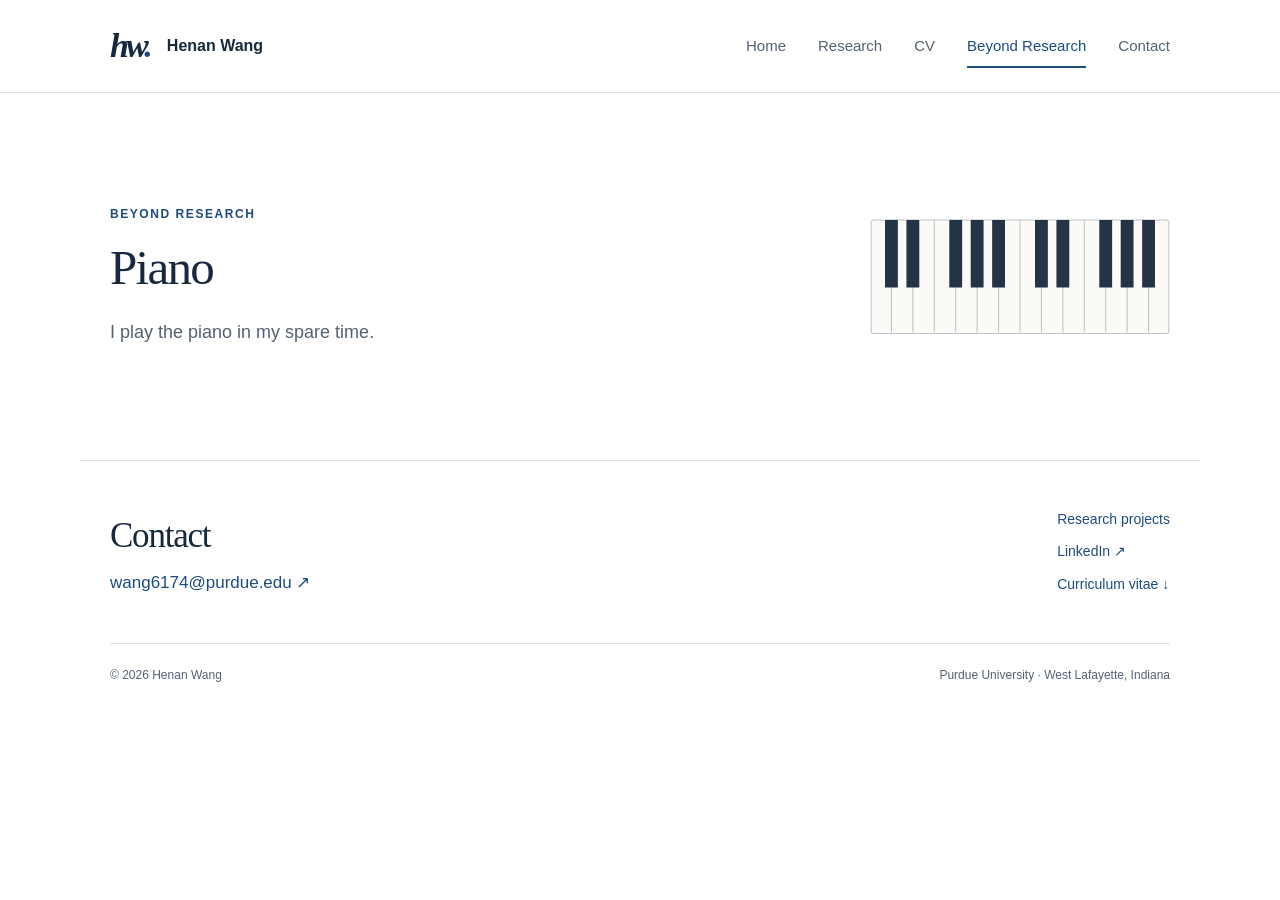
==== beyond-research/index.html @ fc312aa5 "Add Beyond Research after CV and simplify the contact footer" ====
<!doctype html>
<html lang="en"><head><meta charset="utf-8"><meta name="viewport" content="width=device-width,initial-scale=1">
<title>Beyond Research — Henan Wang</title>
<meta name="description" content="Piano and life outside the lab."><meta name="theme-color" content="#183f72">
<link rel="icon" type="image/svg+xml" href="data:image/svg+xml,%3Csvg xmlns='http://www.w3.org/2000/svg' viewBox='0 0 40 40'%3E%3Crect width='40' height='40' rx='4' fill='%23183f72'/%3E%3Cpath d='M11 10v20m18-20v20M11 20h18' stroke='white' stroke-width='3'/%3E%3C/svg%3E">
<link rel="stylesheet" href="../assets/site.css"><link rel="stylesheet" href="../assets/projects.css?v=9645e4768ea2"></head>
<body><a class="skip-link" href="#main">Skip to content</a>
<header class="site-header"><div class="header-inner"><a class="wordmark" href="../" aria-label="Henan Wang home"><span class="monogram">hw<span>.</span></span><span>Henan Wang</span></a>
<nav aria-label="Main navigation"><a href="../" >Home</a><a href="../research/" >Research</a><a href="../cv/" >CV</a><a href="../beyond-research/" aria-current="page">Beyond Research</a><a href="#contact">Contact</a></nav></div></header>
<main id="main">
<div class="page-width"><section class="page-intro piano-intro" aria-labelledby="piano-heading">
<div><p class="eyebrow">Beyond Research</p><h1 id="piano-heading">Piano</h1><p class="piano-note">I play the piano in my spare time.</p></div>
<svg class="piano-keys" viewBox="0 0 280 108" aria-hidden="true" focusable="false">
<rect x="1" y="1" width="278" height="106" rx="3" fill="#fbfaf6" stroke="#bac3cb"/>
<path d="M20 1v105m20-105v105m20-105v105m20-105v105m20-105v105m20-105v105m20-105v105m20-105v105m20-105v105m20-105v105m20-105v105m20-105v105m20-105v105" stroke="#bac3cb"/>
<path d="M20 1v63m20-63v63m40-63v63m20-63v63m20-63v63m40-63v63m20-63v63m40-63v63m20-63v63m20-63v63" stroke="#243446" stroke-width="12"/>
</svg></section></div></main>
<footer id="contact" class="site-footer"><div class="footer-top"><div><h2>Contact</h2><a class="email" href="mailto:wang6174@purdue.edu">wang6174@purdue.edu <span aria-hidden="true">↗</span></a></div><div class="footer-links"><a href="../research/">Research projects</a><a href="https://www.linkedin.com/in/henanwang96" target="_blank" rel="noopener noreferrer">LinkedIn <span aria-hidden="true">↗</span></a><a href="../files/Henan_Wang_CV.pdf">Curriculum vitae <span aria-hidden="true">↓</span></a></div></div><div class="footer-bottom"><span>© 2026 Henan Wang</span><span>Purdue University · West Lafayette, Indiana</span></div></footer>
</body></html>
---- assets/site.css ----
:root{--ink:#17293e;--muted:#536273;--blue:#1d4b80;--line:#dce3ea;--pale:#f2f5f8;--serif:Georgia,'Times New Roman',serif;--sans:'Segoe UI',Arial,sans-serif}*{box-sizing:border-box}html{scroll-behavior:smooth;scroll-padding-top:100px}body{margin:0;color:var(--ink);background:#fff;font-family:var(--sans);font-size:16px;line-height:1.65}a{color:var(--blue);text-underline-offset:5px}a:hover{color:#0c67c5}a:focus-visible{outline:3px solid #4e85cb;outline-offset:5px}h1,h2,h3,p{margin:0}h1,h2,h3{font-weight:400}h1,h2{font-family:var(--serif);letter-spacing:-.035em;line-height:1.15}h3{line-height:1.3}img{max-width:100%;display:block}.page-width,.header-inner,.site-footer{max-width:1120px;margin-inline:auto}.page-width{padding-inline:30px}.site-header{border-bottom:1px solid var(--line);background:#fff}.header-inner{min-height:92px;padding:20px 30px;display:flex;align-items:center;justify-content:space-between;gap:24px}.wordmark{display:flex;align-items:center;gap:17px;color:var(--ink);text-decoration:none;font-weight:600}.monogram{font:italic 34px var(--serif);letter-spacing:-3px;font-weight:600}.monogram span{color:var(--blue)}.site-header nav{display:flex;gap:32px}.site-header nav a{font-size:15px;text-decoration:none;color:var(--muted);padding:8px 0}.site-header nav a[aria-current=page]{color:var(--blue);box-shadow:0 2px var(--blue)}.eyebrow{font-size:12px;font-weight:600;letter-spacing:.13em;text-transform:uppercase;color:var(--blue);line-height:1.65}.hero{display:grid;grid-template-columns:1fr 258px;gap:90px;padding-block:80px 76px}.hero h1{font-size:clamp(58px,6.5vw,84px);margin:18px 0 12px}.name-period{color:var(--blue)}.hero-subtitle{font:30px/1.3 var(--serif);letter-spacing:-.02em}.hero-bio{font-size:17px;color:var(--muted);max-width:610px;margin-top:23px;line-height:1.85}.hero-actions{display:flex;align-items:center;gap:28px;margin-top:30px}.button{display:inline-flex;align-items:center;justify-content:center;gap:24px;background:var(--blue);color:#fff;text-decoration:none;padding:12px 19px;font-size:14px;font-weight:600;border-radius:3px}.button:hover{background:#12355e;color:white}.text-link{font-size:14px;font-weight:600;display:inline-flex;gap:15px;align-items:center;text-decoration:none}.hero-aside{border-left:1px solid var(--line);padding-left:30px;align-self:center;font-size:14px;color:var(--muted)}.current-role{color:var(--ink);font-weight:600;margin:12px 0 5px}.lab-list{display:flex;flex-direction:column;gap:4px;margin-top:17px;color:var(--ink)}.interest-line{border-top:1px solid var(--line);padding-top:19px;margin-top:20px}.interest-line>span{font-size:12px;letter-spacing:.08em;text-transform:uppercase}.interest-line p{margin-top:7px}.section-heading{display:flex;align-items:end;justify-content:space-between;gap:20px;margin-bottom:30px}.section-heading h2{font-size:35px;margin-top:6px}.selected-section{padding-top:38px;border-top:1px solid var(--line)}.project-row{display:grid;grid-template-columns:46% 1fr;gap:48px;padding:36px 0 42px;border-bottom:1px solid var(--line);align-items:center}.project-row:first-of-type{padding-top:12px}.project-visual{height:280px;background:var(--pale);position:relative;overflow:hidden}.project-visual>img{width:100%;height:100%;object-fit:cover}.project-visual:not(.chip)>img{object-position:50% 70%}.project-visual.chip{background:#09111a;padding:16px 24px 40px}.project-visual.chip img{object-fit:contain}.visual-caption{position:absolute;bottom:0;left:0;right:0;background:rgba(13,29,46,.92);color:#fff;font-size:12px;padding:8px 14px;letter-spacing:.025em}.index-number{display:inline-block;color:#8b99a9;margin-right:15px}.project-copy h3{font-family:var(--serif);font-size:29px;letter-spacing:-.025em;margin:11px 0 13px}.project-copy h3 a{color:var(--ink);text-decoration:none}.project-copy h3 a:hover{color:var(--blue)}.project-copy>p:not(.eyebrow){font-size:16px;line-height:1.8;color:var(--muted)}.project-metric{margin:19px 0 18px;display:flex;align-items:center;gap:19px}.project-metric strong{font-family:var(--serif);font-size:29px;font-weight:400;color:var(--blue);white-space:nowrap}.project-metric>span{font-size:12px;line-height:1.55;color:var(--muted);max-width:195px;border-left:1px solid var(--line);padding-left:16px}.accuracy-visual{padding:27px 30px;background:#edf3fa}.chart-heading{font-size:14px;font-weight:600;margin-bottom:20px}.chart-row{margin-bottom:16px}.chart-row>div:first-child{display:flex;align-items:baseline;justify-content:space-between;gap:10px}.chart-row>div>span{font-size:14px;color:var(--muted)}.chart-row strong{font:27px var(--serif)}.chart-row strong span{font-size:17px}.bar-track{height:9px;background:#dce5ef;margin-top:6px}.bar-track>span{display:block;height:100%;background:#9aacbe}.measured .bar-track>span{background:var(--blue)}.measured strong{color:var(--blue)}.chart-note{font-size:12px;color:var(--muted);margin-top:20px}.about-strip{display:grid;grid-template-columns:1fr 2fr;gap:60px;padding-block:66px 80px}.about-strip h2{font-size:34px}.about-strip p:not(.eyebrow){color:var(--muted);margin:20px 0}.site-footer{padding:46px 30px 24px;border-top:1px solid var(--line)}.footer-top{display:flex;align-items:center;justify-content:space-between;gap:32px;padding-bottom:46px}.footer-top h2{font-size:35px;margin:9px 0 13px}.email{font-size:17px;text-decoration:none}.footer-links{display:flex;flex-direction:column;gap:9px}.footer-links a{font-size:14px;text-decoration:none}.footer-bottom{border-top:1px solid var(--line);padding-top:22px;display:flex;justify-content:space-between;gap:20px;font-size:12px;color:var(--muted)}.page-intro{padding:65px 0 44px}.page-intro h1{font-size:49px;margin:15px 0 22px}.page-intro>p:not(.eyebrow){color:var(--muted);font-size:18px;max-width:690px}.section-note{font-size:13px;color:var(--muted)}.additional-section,.publications{padding-block:55px 20px}.additional-grid{display:grid;grid-template-columns:1fr 1fr;gap:36px 54px}.additional-grid article{border-top:1px solid var(--line);padding-top:23px}.additional-grid h3{font-family:var(--serif);font-size:25px;margin:10px 0 12px}.additional-grid p:not(.eyebrow){color:var(--muted);margin-bottom:12px}.additional-grid a{font-size:14px}.small{font-size:13px;color:var(--muted)}.publications{padding-bottom:70px}.publications article{padding:25px 0;border-top:1px solid var(--line)}.publications h3{font-size:18px;line-height:1.5;max-width:870px;margin:10px 0}.publications p{font-size:14px;color:var(--muted)}.pub-status{font-size:12px;color:var(--blue);font-weight:600}.cv-intro .button{margin-top:25px}.inline-action{margin-left:25px}.cv-layout{display:grid;grid-template-columns:255px 1fr;gap:60px;padding:20px 0 70px}.cv-layout aside{font-size:14px}.cv-layout aside p{margin-bottom:20px}.cv-content section{padding:24px 0;border-top:1px solid var(--line)}.cv-content h2{font-size:29px;margin-bottom:24px}.cv-entry{margin-bottom:24px}.cv-entry h3{font-weight:600;font-size:17px;margin:7px 0}.cv-entry p,.cv-content section>p{color:var(--muted);font-size:16px;margin:5px 0}.affiliation{color:var(--blue)!important}.project-intro{padding:35px 0 38px}.back-link{display:inline-block;font-size:14px;text-decoration:none;margin-bottom:35px}.project-intro h1{font-size:52px;max-width:850px;margin:17px 0 22px}.project-deck{max-width:820px;color:var(--muted);font-size:20px;line-height:1.7}.project-meta{display:flex;gap:25px;font-size:13px;color:var(--muted);padding-top:25px}.project-meta span+span{padding-left:25px;border-left:1px solid var(--line)}.article-layout{display:grid;grid-template-columns:218px minmax(0,1fr);gap:62px;border-top:1px solid var(--line);padding-top:38px}.article-aside{align-self:start;position:sticky;top:35px}.article-aside nav{display:flex;flex-direction:column;margin:15px 0;gap:9px}.article-aside a{text-decoration:none;font-size:14px;color:var(--muted)}.aside-metric{border-top:1px solid var(--line);margin-top:30px;padding-top:20px}.aside-metric strong{display:block;font:36px var(--serif);color:var(--blue);margin-bottom:9px}.aside-metric span{display:block;font-size:13px;line-height:1.7;color:var(--muted);max-width:180px}.prose{min-width:0;color:#374b60}.prose h2{font-size:32px;color:var(--ink);margin:38px 0 18px}.prose>h2:first-child{margin-top:0}.prose h3{font-size:19px;font-weight:600;color:var(--ink);margin:25px 0 10px}.prose p,.prose ul,.prose ol{margin:0 0 20px;line-height:1.85}.prose li{padding-left:4px;margin-bottom:10px}.prose strong{color:var(--ink)}.prose figure{margin:29px 0}.prose figure img{width:100%;height:auto;border:1px solid var(--line)}.prose figcaption{font-size:13px;line-height:1.7;color:var(--muted);margin-top:10px}.prose table{width:100%;border-collapse:collapse;font-size:14px;margin:24px 0}.prose th,.prose td{text-align:left;padding:13px 12px;border-bottom:1px solid var(--line);vertical-align:top}.prose th{color:var(--ink);background:var(--pale)}.result-note{border-left:3px solid var(--blue);padding:16px 22px;background:var(--pale);font-size:14px;margin:25px 0}.result-note p{margin-bottom:0}.method-flow{display:flex;gap:8px;align-items:center;justify-content:space-between;padding:22px 16px;background:var(--pale);margin:25px 0;font-size:14px;text-align:center}.method-flow>span{flex:1}.method-flow b{font-weight:400;color:#6c829d}.related-projects{border-top:1px solid var(--line);margin-top:50px;padding:28px 0 65px}.related-projects>a{display:flex;justify-content:space-between;padding:16px 0;text-decoration:none;border-bottom:1px solid var(--line);font-family:var(--serif);font-size:22px}.skip-link{position:absolute;left:20px;top:-100px;padding:10px;background:white;z-index:10}.skip-link:focus{top:10px}@media(min-width:1400px){.page-width,.header-inner,.site-footer{max-width:1190px}.hero{gap:110px}.project-visual{height:300px}}@media(max-width:850px){.hero{gap:38px;grid-template-columns:1fr 220px;padding-block:55px}.hero h1{font-size:61px}.hero-subtitle{font-size:26px}.hero-bio{font-size:16px}.hero-actions{gap:20px;flex-wrap:wrap}.hero-aside{padding-left:23px}.project-row{gap:28px;grid-template-columns:44% 1fr}.project-copy h3{font-size:25px}.project-metric{flex-wrap:wrap;gap:7px}.project-metric>span{padding-left:0;border:0;max-width:100%}.project-visual{height:290px}.accuracy-visual{padding:24px 20px}.article-layout{grid-template-columns:170px minmax(0,1fr);gap:30px}.cv-layout{grid-template-columns:200px 1fr;gap:35px}.project-intro h1{font-size:45px}}@media(max-width:620px){.page-width,.header-inner,.site-footer{padding-inline:22px}.header-inner{min-height:80px;gap:18px}.wordmark>span:last-child{display:none}.site-header nav{gap:21px}.site-header nav a{font-size:14px}.hero{grid-template-columns:1fr;gap:32px;padding-top:45px;padding-bottom:36px}.hero h1{font-size:62px}.hero-subtitle{font-size:27px}.hero-bio{font-size:16px;margin-top:20px}.hero-aside{border-left:0;border-top:1px solid var(--line);padding:21px 0 0;display:grid;grid-template-columns:1fr 1fr;gap:4px 22px}.hero-aside>.eyebrow{grid-column:1/-1}.current-role{margin:7px 0}.hero-aside>p:nth-child(3){grid-column:1;grid-row:3/5}.hero-aside .lab-list{margin:5px 0}.interest-line{border:0;padding:0;margin:0;grid-column:2;grid-row:2/5}.interest-line>span{font-size:11px}.interest-line p{margin-top:12px}.section-heading{align-items:center;margin-bottom:17px}.section-heading h2{font-size:31px}.section-heading>.text-link{white-space:nowrap}.project-row{grid-template-columns:1fr;gap:25px;padding-block:29px 34px}.project-visual{height:265px}.project-copy h3{font-size:30px;margin-top:11px}.project-metric{flex-wrap:nowrap;gap:20px}.project-metric>span{border-left:1px solid var(--line);padding-left:15px;max-width:190px}.project-metric strong{font-size:30px}.about-strip{grid-template-columns:1fr;gap:20px;padding-block:40px 50px}.about-strip h2{font-size:32px}.footer-top{align-items:start;flex-direction:column;padding-bottom:30px}.footer-top h2{font-size:32px}.footer-links{flex-direction:row;flex-wrap:wrap;gap:13px 20px}.footer-bottom{flex-direction:column;gap:5px}.page-intro{padding-top:42px}.page-intro h1{font-size:39px}.page-intro>p:not(.eyebrow){font-size:17px}.additional-grid{grid-template-columns:1fr;gap:26px}.additional-section .section-heading{align-items:start;flex-direction:column;gap:10px}.publications{padding-top:40px}.cv-layout{grid-template-columns:1fr;gap:25px}.cv-layout aside{display:none}.inline-action{margin-left:17px}.project-intro h1{font-size:40px}.project-deck{font-size:18px}.project-meta{flex-direction:column;gap:7px}.project-meta span+span{border:0;padding-left:0}.article-layout{grid-template-columns:1fr;gap:25px;padding-top:23px}.article-aside{position:static}.article-aside nav{flex-direction:row;flex-wrap:wrap;gap:12px 20px;margin-bottom:0}.aside-metric{display:none}.prose h2{font-size:29px}.prose table{font-size:13px}.prose th,.prose td{padding:11px 7px}.method-flow{font-size:12px;padding:17px 8px;gap:4px}.related-projects>a{font-size:21px}.eyebrow{font-size:11px}}@media(prefers-reduced-motion:reduce){html{scroll-behavior:auto}}@media print{.site-header,.site-footer,.hero-actions,.article-aside,.related-projects{display:none}.page-width{max-width:100%;padding:0}.hero,.article-layout{display:block}.hero-aside{display:none}.project-row{break-inside:avoid}.project-intro h1{font-size:36px}a{color:inherit}.project-visual{height:200px}}
---- assets/projects.css ----
/* Additional project figures preserve the complete scientific image. */
.project-visual.contain{background:#f2f5f8;padding:14px 14px 41px}
.project-visual.contain.dark{background:#0b1119}
.project-visual.contain>img{object-fit:contain;object-position:center}
.project-metric strong{font-size:clamp(23px,2.4vw,29px)}
@media(max-width:850px) and (min-width:621px){.project-metric{align-items:flex-start}}
@media(max-width:620px){.project-metric{flex-wrap:wrap}.project-metric strong{font-size:28px}.project-metric>span{flex:1;min-width:130px}}
.inference-results{display:grid;grid-template-columns:repeat(2,minmax(0,1fr));gap:20px;margin:28px 0}
.inference-result{padding:24px;background:#f2f5f8;border:1px solid #dce3ea}
.prose .inference-result h4{font-size:16px;line-height:1.5;margin:0 0 18px;color:#183f72}
.prose .inference-result p{font-size:15px;line-height:1.7;margin:14px 0 0}
.prose .inference-result .inference-value{font-family:Georgia,serif;font-size:46px;line-height:1.2;color:#183f72;margin:0 0 18px}
.inference-value span{font-size:19px;font-family:Arial,sans-serif;margin-left:5px}
.prose .inference-result .inference-comparison{border-top:1px solid #dce3ea;padding-top:16px}
@media(max-width:620px){.inference-results{grid-template-columns:1fr;gap:16px}.inference-result{padding:22px}}
.page-intro.piano-intro{display:grid;grid-template-columns:minmax(0,1fr) minmax(170px,300px);align-items:center;gap:2.5rem;max-width:none;padding-block:clamp(4rem,9vw,7rem)}
.piano-note{font-size:18px;color:var(--muted)}.piano-keys{display:block;width:100%;height:auto}
@media(max-width:620px){.header-inner{flex-wrap:wrap;gap:6px 18px}.site-header nav{flex-wrap:wrap;gap:2px 16px}.site-header nav a{white-space:nowrap}.page-intro.piano-intro{grid-template-columns:1fr;gap:2rem}.piano-keys{max-width:240px}}
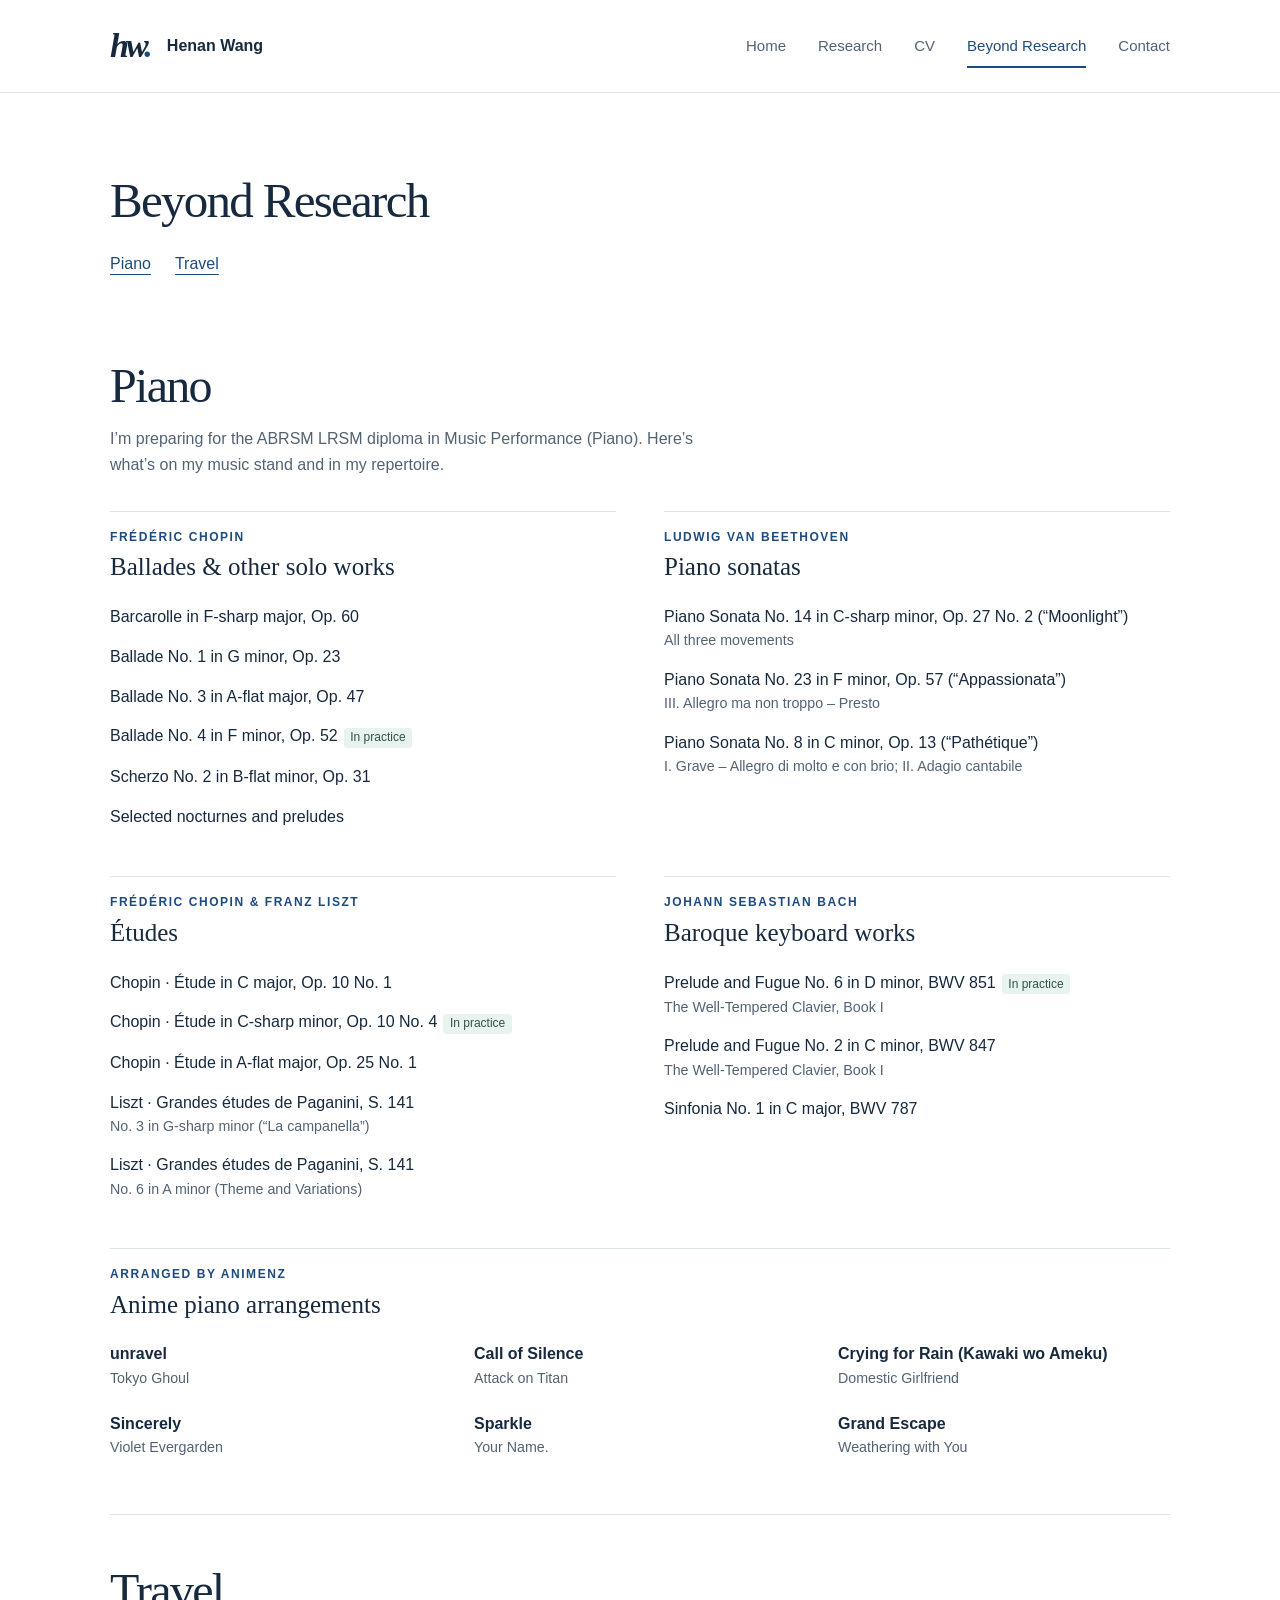
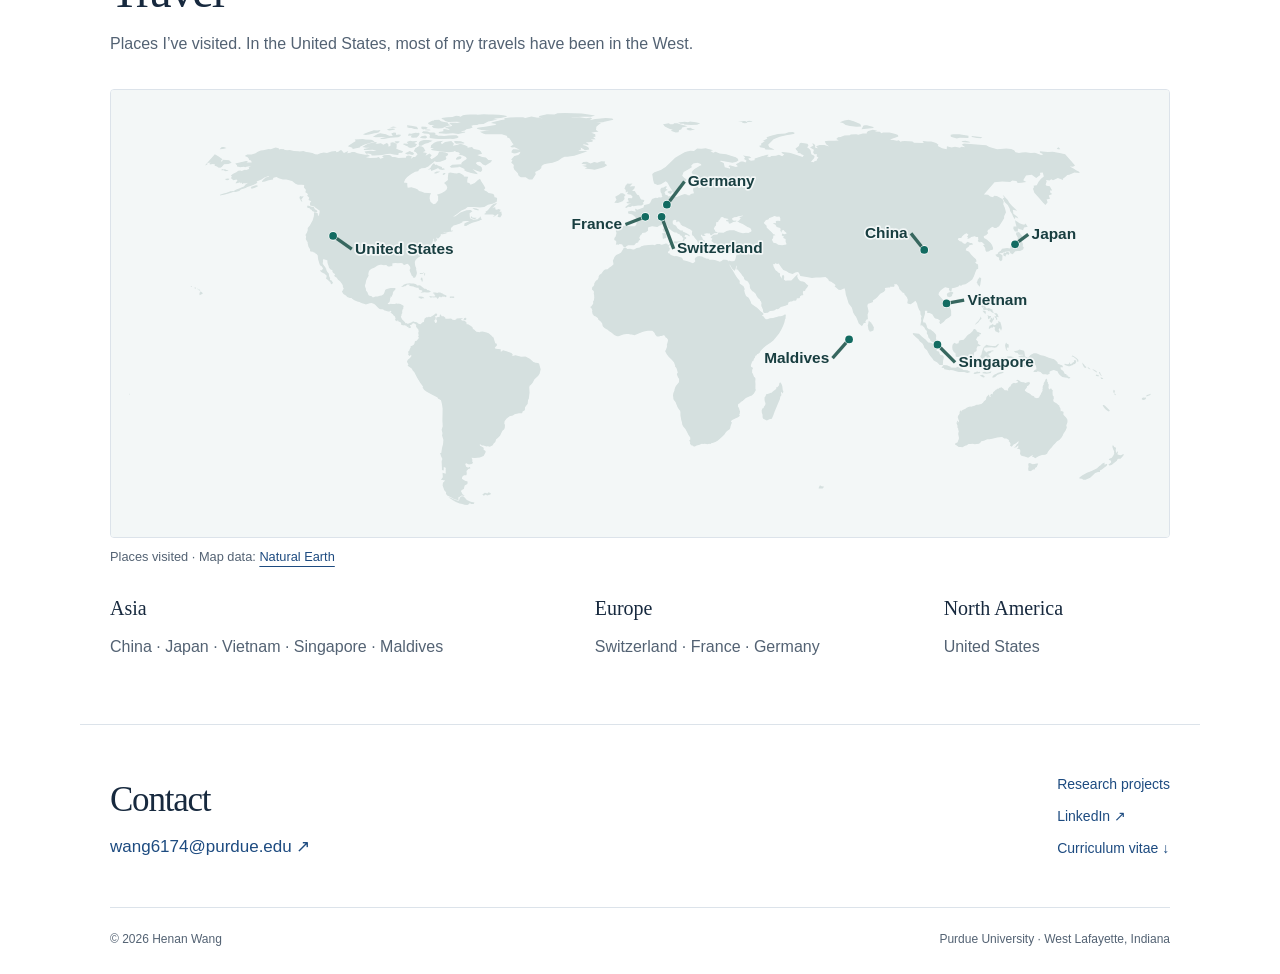
==== commit 19f739ff: "Publish piano repertoire and a nine-country travel map" ====
--- a/beyond-research/index.html
+++ b/beyond-research/index.html
@@ -1,19 +1,28 @@
 <!doctype html>
 <html lang="en"><head><meta charset="utf-8"><meta name="viewport" content="width=device-width,initial-scale=1">
 <title>Beyond Research — Henan Wang</title>
-<meta name="description" content="Piano and life outside the lab."><meta name="theme-color" content="#183f72">
+<meta name="description" content="My piano repertoire, LRSM preparation, and a map of places I’ve visited."><meta name="theme-color" content="#183f72">
 <link rel="icon" type="image/svg+xml" href="data:image/svg+xml,%3Csvg xmlns='http://www.w3.org/2000/svg' viewBox='0 0 40 40'%3E%3Crect width='40' height='40' rx='4' fill='%23183f72'/%3E%3Cpath d='M11 10v20m18-20v20M11 20h18' stroke='white' stroke-width='3'/%3E%3C/svg%3E">
-<link rel="stylesheet" href="../assets/site.css"><link rel="stylesheet" href="../assets/projects.css?v=9645e4768ea2"></head>
+<link rel="stylesheet" href="../assets/site.css"><link rel="stylesheet" href="../assets/projects.css?v=65f50f7f3830"></head>
 <body><a class="skip-link" href="#main">Skip to content</a>
 <header class="site-header"><div class="header-inner"><a class="wordmark" href="../" aria-label="Henan Wang home"><span class="monogram">hw<span>.</span></span><span>Henan Wang</span></a>
 <nav aria-label="Main navigation"><a href="../" >Home</a><a href="../research/" >Research</a><a href="../cv/" >CV</a><a href="../beyond-research/" aria-current="page">Beyond Research</a><a href="#contact">Contact</a></nav></div></header>
-<main id="main">
-<div class="page-width"><section class="page-intro piano-intro" aria-labelledby="piano-heading">
-<div><p class="eyebrow">Beyond Research</p><h1 id="piano-heading">Piano</h1><p class="piano-note">I play the piano in my spare time.</p></div>
-<svg class="piano-keys" viewBox="0 0 280 108" aria-hidden="true" focusable="false">
-<rect x="1" y="1" width="278" height="106" rx="3" fill="#fbfaf6" stroke="#bac3cb"/>
-<path d="M20 1v105m20-105v105m20-105v105m20-105v105m20-105v105m20-105v105m20-105v105m20-105v105m20-105v105m20-105v105m20-105v105m20-105v105m20-105v105" stroke="#bac3cb"/>
-<path d="M20 1v63m20-63v63m40-63v63m20-63v63m20-63v63m40-63v63m20-63v63m40-63v63m20-63v63m20-63v63" stroke="#243446" stroke-width="12"/>
-</svg></section></div></main>
+<main id="main"><div class="page-width beyond-page">
+<header class="page-intro"><h1>Beyond Research</h1><nav aria-label="On this page"><a href="#piano">Piano</a><a href="#travel">Travel</a></nav></header>
+<section id="piano" aria-labelledby="piano-title"><header class="beyond-section-head"><h2 id="piano-title">Piano</h2>
+<p>I’m preparing for the ABRSM LRSM diploma in Music Performance (Piano). Here’s what’s on my music stand and in my repertoire.</p></header>
+<div class="rep-grid"><section class="rep-group"><p class="eyebrow">Frédéric Chopin</p><h3>Ballades & other solo works</h3>
+<ul><li><span>Barcarolle in F-sharp major, Op. 60</span></li><li><span>Ballade No. 1 in G minor, Op. 23</span></li><li><span>Ballade No. 3 in A-flat major, Op. 47</span></li><li><span>Ballade No. 4 in F minor, Op. 52</span><small class="practice-tag">In practice</small></li><li><span>Scherzo No. 2 in B-flat minor, Op. 31</span></li><li><span>Selected nocturnes and preludes</span></li></ul></section><section class="rep-group"><p class="eyebrow">Ludwig van Beethoven</p><h3>Piano sonatas</h3>
+<ul><li><span>Piano Sonata No. 14 in C-sharp minor, Op. 27 No. 2 (“Moonlight”)</span><span class="rep-detail">All three movements</span></li><li><span>Piano Sonata No. 23 in F minor, Op. 57 (“Appassionata”)</span><span class="rep-detail">III. Allegro ma non troppo – Presto</span></li><li><span>Piano Sonata No. 8 in C minor, Op. 13 (“Pathétique”)</span><span class="rep-detail">I. Grave – Allegro di molto e con brio; II. Adagio cantabile</span></li></ul></section><section class="rep-group"><p class="eyebrow">Frédéric Chopin & Franz Liszt</p><h3>Études</h3>
+<ul><li><span>Chopin · Étude in C major, Op. 10 No. 1</span></li><li><span>Chopin · Étude in C-sharp minor, Op. 10 No. 4</span><small class="practice-tag">In practice</small></li><li><span>Chopin · Étude in A-flat major, Op. 25 No. 1</span></li><li><span>Liszt · Grandes études de Paganini, S. 141</span><span class="rep-detail">No. 3 in G-sharp minor (“La campanella”)</span></li><li><span>Liszt · Grandes études de Paganini, S. 141</span><span class="rep-detail">No. 6 in A minor (Theme and Variations)</span></li></ul></section><section class="rep-group"><p class="eyebrow">Johann Sebastian Bach</p><h3>Baroque keyboard works</h3>
+<ul><li><span>Prelude and Fugue No. 6 in D minor, BWV 851</span><small class="practice-tag">In practice</small><span class="rep-detail">The Well-Tempered Clavier, Book I</span></li><li><span>Prelude and Fugue No. 2 in C minor, BWV 847</span><span class="rep-detail">The Well-Tempered Clavier, Book I</span></li><li><span>Sinfonia No. 1 in C major, BWV 787</span></li></ul></section></div>
+<section class="anime-rep"><p class="eyebrow">Arranged by Animenz</p><h3>Anime piano arrangements</h3>
+<ul><li><strong>unravel</strong><span class="rep-detail">Tokyo Ghoul</span></li><li><strong>Call of Silence</strong><span class="rep-detail">Attack on Titan</span></li><li><strong>Crying for Rain (Kawaki wo Ameku)</strong><span class="rep-detail">Domestic Girlfriend</span></li><li><strong>Sincerely</strong><span class="rep-detail">Violet Evergarden</span></li><li><strong>Sparkle</strong><span class="rep-detail">Your Name.</span></li><li><strong>Grand Escape</strong><span class="rep-detail">Weathering with You</span></li></ul></section>
+</section>
+<section id="travel" aria-labelledby="travel-title"><header class="beyond-section-head"><h2 id="travel-title">Travel</h2><p>Places I’ve visited. In the United States, most of my travels have been in the West.</p></header>
+<figure class="travel-map"><a href="../assets/travel-map.svg" aria-label="Open the travel map at full size"><img src="../assets/travel-map.svg" width="960" height="405" alt="World map marking the nine countries listed below."></a>
+<figcaption>Places visited · Map data: <a href="https://www.naturalearthdata.com/downloads/110m-physical-vectors/">Natural Earth</a></figcaption></figure>
+<div class="travel-regions"><div><h3>Asia</h3><p>China · Japan · Vietnam · Singapore · Maldives</p></div><div><h3>Europe</h3><p>Switzerland · France · Germany</p></div><div><h3>North America</h3><p>United States</p></div></div>
+</section></div></main>
 <footer id="contact" class="site-footer"><div class="footer-top"><div><h2>Contact</h2><a class="email" href="mailto:wang6174@purdue.edu">wang6174@purdue.edu <span aria-hidden="true">↗</span></a></div><div class="footer-links"><a href="../research/">Research projects</a><a href="https://www.linkedin.com/in/henanwang96" target="_blank" rel="noopener noreferrer">LinkedIn <span aria-hidden="true">↗</span></a><a href="../files/Henan_Wang_CV.pdf">Curriculum vitae <span aria-hidden="true">↓</span></a></div></div><div class="footer-bottom"><span>© 2026 Henan Wang</span><span>Purdue University · West Lafayette, Indiana</span></div></footer>
 </body></html>
--- a/assets/projects.css
+++ b/assets/projects.css
@@ -13,6 +13,19 @@
 .inference-value span{font-size:19px;font-family:Arial,sans-serif;margin-left:5px}
 .prose .inference-result .inference-comparison{border-top:1px solid #dce3ea;padding-top:16px}
 @media(max-width:620px){.inference-results{grid-template-columns:1fr;gap:16px}.inference-result{padding:22px}}
-.page-intro.piano-intro{display:grid;grid-template-columns:minmax(0,1fr) minmax(170px,300px);align-items:center;gap:2.5rem;max-width:none;padding-block:clamp(4rem,9vw,7rem)}
-.piano-note{font-size:18px;color:var(--muted)}.piano-keys{display:block;width:100%;height:auto}
-@media(max-width:620px){.header-inner{flex-wrap:wrap;gap:6px 18px}.site-header nav{flex-wrap:wrap;gap:2px 16px}.site-header nav a{white-space:nowrap}.page-intro.piano-intro{grid-template-columns:1fr;gap:2rem}.piano-keys{max-width:240px}}
+.beyond-page{padding-bottom:4rem}.beyond-page .page-intro{max-width:none;padding-bottom:2rem}
+.beyond-page .page-intro nav{display:flex;gap:1.5rem;margin-top:1.2rem}
+.beyond-section-head{margin:3rem 0 2rem}.beyond-section-head h2{font-size:clamp(32px,4vw,48px)}
+.beyond-section-head p{max-width:66ch;color:var(--muted);margin-top:.8rem}
+.rep-grid{display:grid;grid-template-columns:repeat(2,minmax(0,1fr));gap:2.5rem 3rem}
+.rep-group,.anime-rep{border-top:1px solid var(--line);padding-top:1rem}
+.beyond-page h3{font:normal 25px/1.3 var(--serif);margin:.25rem 0 .8rem}
+.rep-grid ul,.anime-rep ul{padding:0;margin:0;list-style:none}
+.rep-grid li,.anime-rep li{padding:.52rem 0;line-height:1.45}
+.rep-detail{display:block;font-size:.89rem;color:var(--muted);margin-top:.15rem}
+.practice-tag{display:inline-block;margin-left:.5em;padding:.12em .55em;border-radius:3px;background:#e8f2ee;color:#305547;font-size:.75rem;white-space:nowrap}
+.anime-rep{margin:2.5rem 0 3rem}.anime-rep ul,.travel-regions{display:grid;grid-template-columns:repeat(3,minmax(0,1fr));gap:.4rem 2rem}
+.anime-rep strong{font-weight:600}.beyond-page #travel{border-top:1px solid var(--line)}
+.travel-map{margin:0}.travel-map img{width:100%;height:auto;border:1px solid var(--line);border-radius:4px}.travel-map figcaption{margin:.5rem 0 1.5rem;font-size:.8rem;color:var(--muted)}
+.travel-regions{grid-template-columns:2fr 1.4fr 1fr}.travel-regions h3{font-size:20px}.travel-regions p{color:var(--muted)}
+@media(max-width:620px){.header-inner{flex-wrap:wrap;gap:6px 18px}.site-header nav{flex-wrap:wrap;gap:2px 16px}.site-header nav a{white-space:nowrap}.rep-grid,.travel-regions{grid-template-columns:1fr;gap:1.5rem}.anime-rep ul{grid-template-columns:1fr 1fr;gap:.3rem 1rem}}
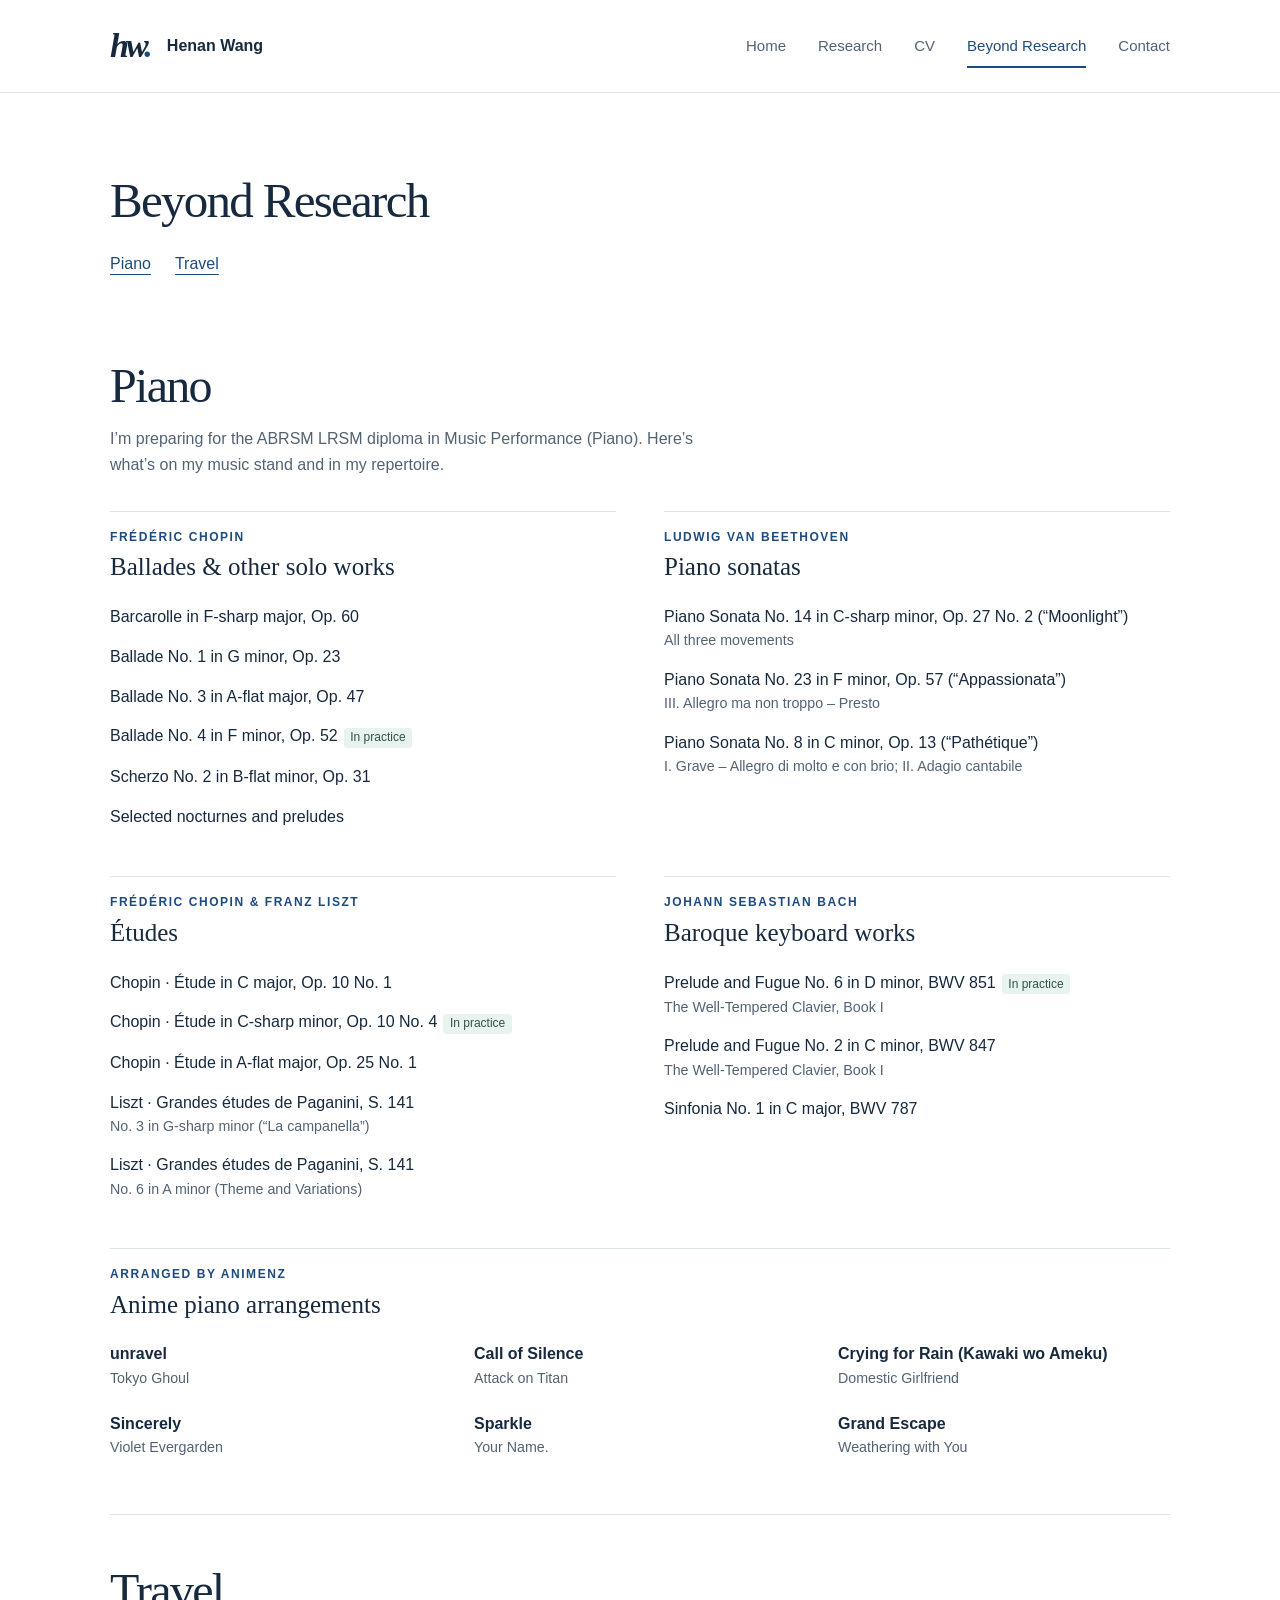
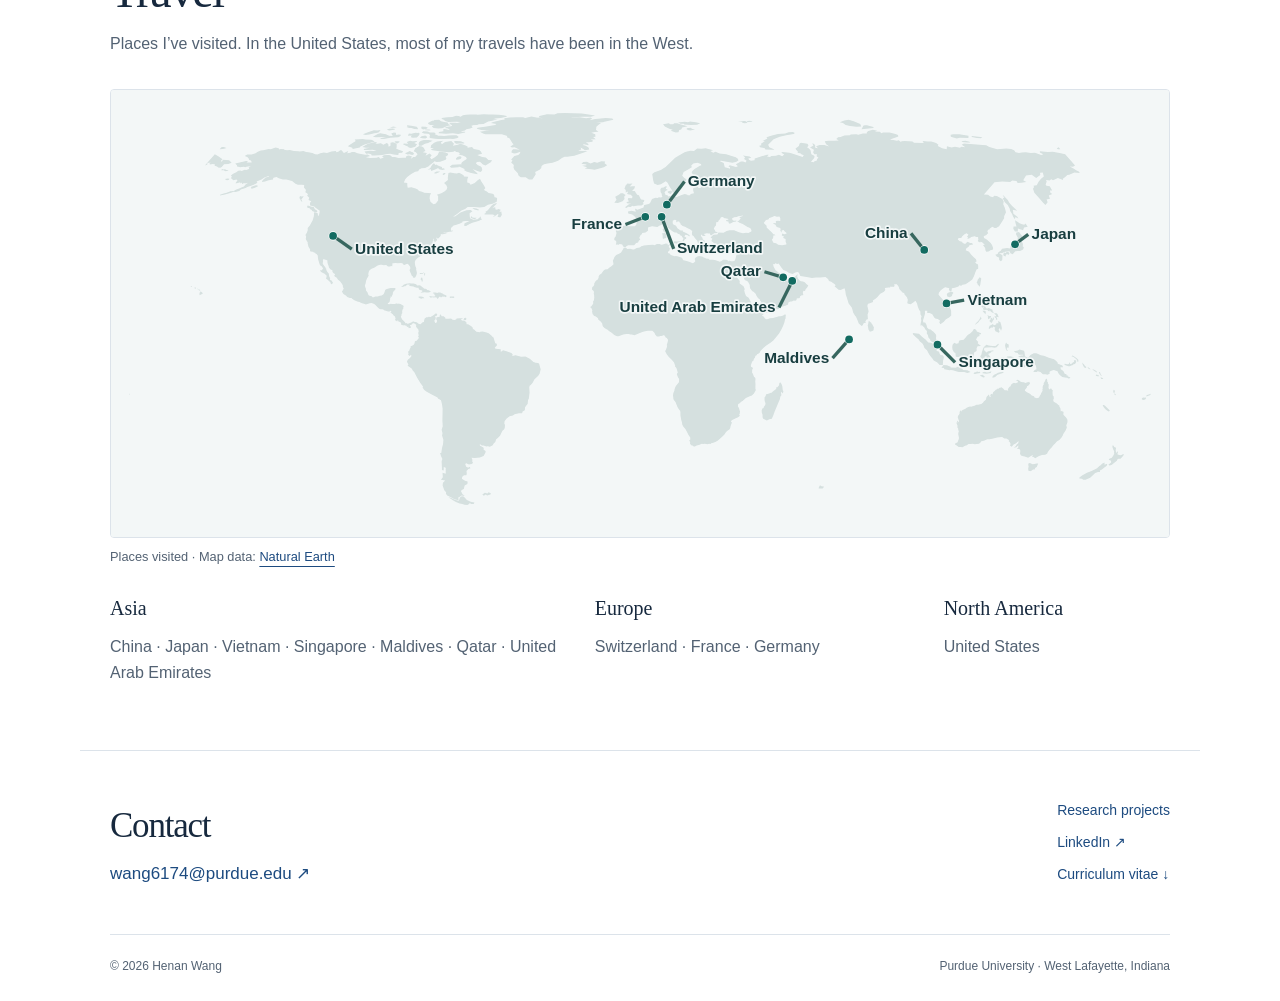
==== commit 3e7a80e1: "Add Qatar and the United Arab Emirates to travel" ====
--- a/beyond-research/index.html
+++ b/beyond-research/index.html
@@ -20,9 +20,9 @@
 <ul><li><strong>unravel</strong><span class="rep-detail">Tokyo Ghoul</span></li><li><strong>Call of Silence</strong><span class="rep-detail">Attack on Titan</span></li><li><strong>Crying for Rain (Kawaki wo Ameku)</strong><span class="rep-detail">Domestic Girlfriend</span></li><li><strong>Sincerely</strong><span class="rep-detail">Violet Evergarden</span></li><li><strong>Sparkle</strong><span class="rep-detail">Your Name.</span></li><li><strong>Grand Escape</strong><span class="rep-detail">Weathering with You</span></li></ul></section>
 </section>
 <section id="travel" aria-labelledby="travel-title"><header class="beyond-section-head"><h2 id="travel-title">Travel</h2><p>Places I’ve visited. In the United States, most of my travels have been in the West.</p></header>
-<figure class="travel-map"><a href="../assets/travel-map.svg" aria-label="Open the travel map at full size"><img src="../assets/travel-map.svg" width="960" height="405" alt="World map marking the nine countries listed below."></a>
+<figure class="travel-map"><a href="../assets/travel-map.svg" aria-label="Open the travel map at full size"><img src="../assets/travel-map.svg" width="960" height="405" alt="World map marking the 11 countries listed below."></a>
 <figcaption>Places visited · Map data: <a href="https://www.naturalearthdata.com/downloads/110m-physical-vectors/">Natural Earth</a></figcaption></figure>
-<div class="travel-regions"><div><h3>Asia</h3><p>China · Japan · Vietnam · Singapore · Maldives</p></div><div><h3>Europe</h3><p>Switzerland · France · Germany</p></div><div><h3>North America</h3><p>United States</p></div></div>
+<div class="travel-regions"><div><h3>Asia</h3><p>China · Japan · Vietnam · Singapore · Maldives · Qatar · United Arab Emirates</p></div><div><h3>Europe</h3><p>Switzerland · France · Germany</p></div><div><h3>North America</h3><p>United States</p></div></div>
 </section></div></main>
 <footer id="contact" class="site-footer"><div class="footer-top"><div><h2>Contact</h2><a class="email" href="mailto:wang6174@purdue.edu">wang6174@purdue.edu <span aria-hidden="true">↗</span></a></div><div class="footer-links"><a href="../research/">Research projects</a><a href="https://www.linkedin.com/in/henanwang96" target="_blank" rel="noopener noreferrer">LinkedIn <span aria-hidden="true">↗</span></a><a href="../files/Henan_Wang_CV.pdf">Curriculum vitae <span aria-hidden="true">↓</span></a></div></div><div class="footer-bottom"><span>© 2026 Henan Wang</span><span>Purdue University · West Lafayette, Indiana</span></div></footer>
 </body></html>
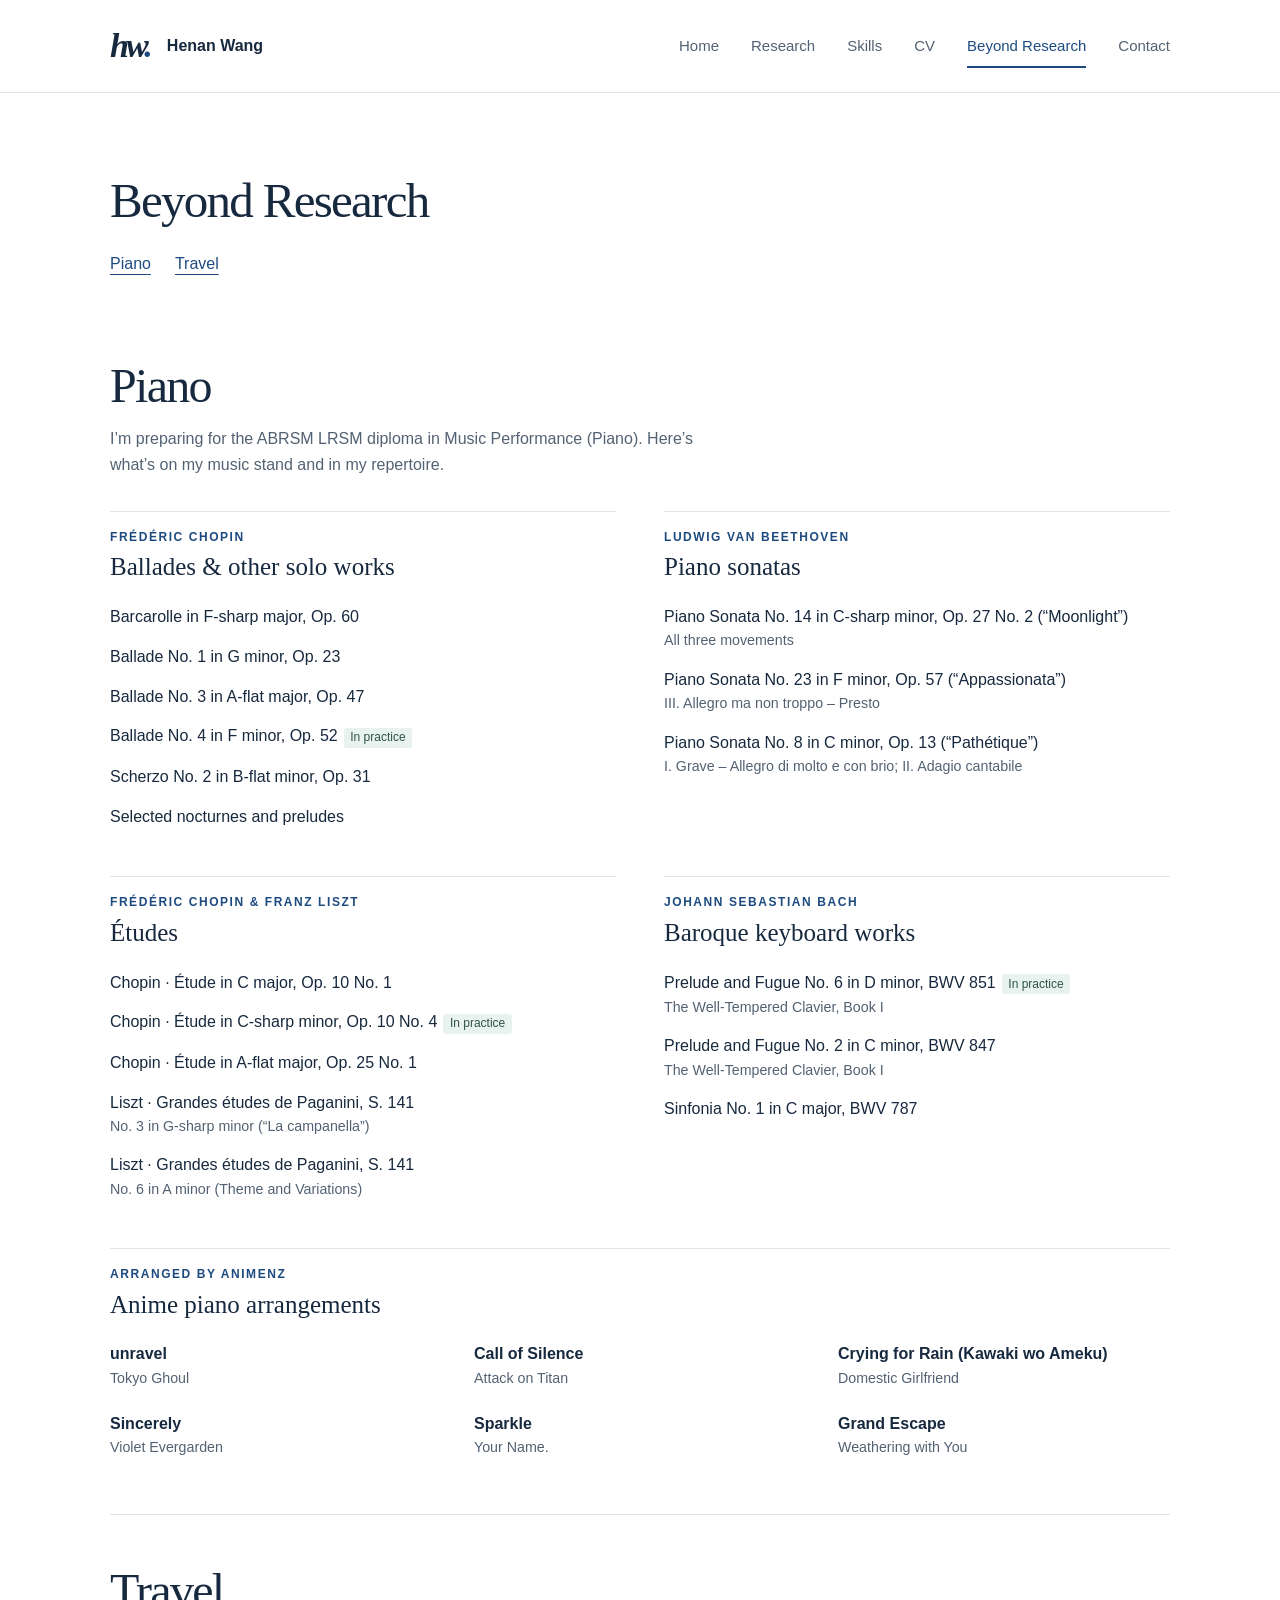
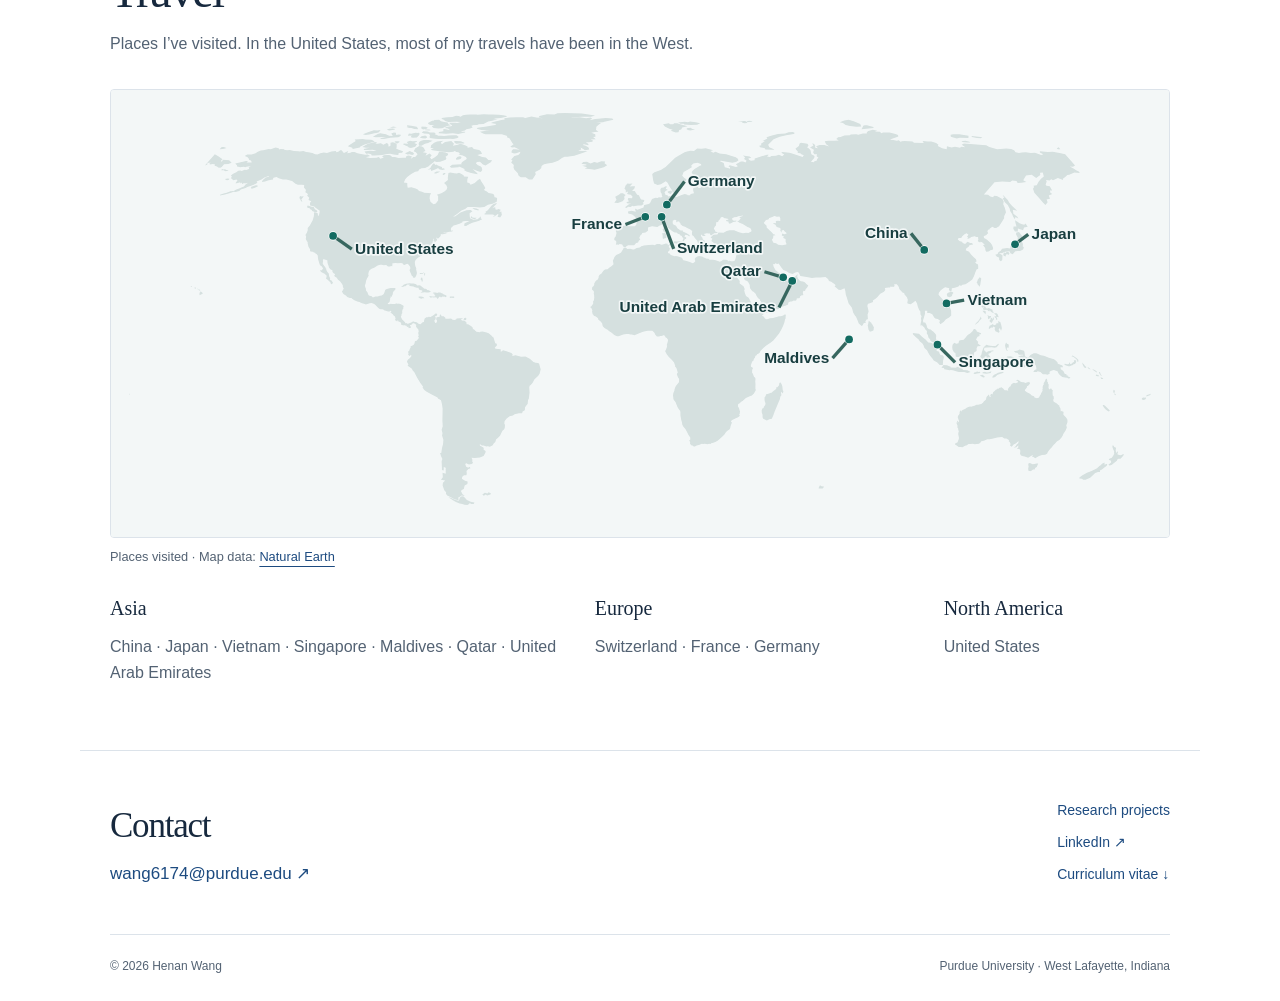
==== commit 19b9111e: "Update research projects, roles and CV and add a skills page" ====
--- a/beyond-research/index.html
+++ b/beyond-research/index.html
@@ -3,10 +3,10 @@
 <title>Beyond Research — Henan Wang</title>
 <meta name="description" content="My piano repertoire, LRSM preparation, and a map of places I’ve visited."><meta name="theme-color" content="#183f72">
 <link rel="icon" type="image/svg+xml" href="data:image/svg+xml,%3Csvg xmlns='http://www.w3.org/2000/svg' viewBox='0 0 40 40'%3E%3Crect width='40' height='40' rx='4' fill='%23183f72'/%3E%3Cpath d='M11 10v20m18-20v20M11 20h18' stroke='white' stroke-width='3'/%3E%3C/svg%3E">
-<link rel="stylesheet" href="../assets/site.css"><link rel="stylesheet" href="../assets/projects.css?v=65f50f7f3830"></head>
+<link rel="stylesheet" href="../assets/site.css"><link rel="stylesheet" href="../assets/projects.css?v=22e3e7f18a36"></head>
 <body><a class="skip-link" href="#main">Skip to content</a>
 <header class="site-header"><div class="header-inner"><a class="wordmark" href="../" aria-label="Henan Wang home"><span class="monogram">hw<span>.</span></span><span>Henan Wang</span></a>
-<nav aria-label="Main navigation"><a href="../" >Home</a><a href="../research/" >Research</a><a href="../cv/" >CV</a><a href="../beyond-research/" aria-current="page">Beyond Research</a><a href="#contact">Contact</a></nav></div></header>
+<nav aria-label="Main navigation"><a href="../" >Home</a><a href="../research/" >Research</a><a href="../skills/" >Skills</a><a href="../cv/" >CV</a><a href="../beyond-research/" aria-current="page">Beyond Research</a><a href="#contact">Contact</a></nav></div></header>
 <main id="main"><div class="page-width beyond-page">
 <header class="page-intro"><h1>Beyond Research</h1><nav aria-label="On this page"><a href="#piano">Piano</a><a href="#travel">Travel</a></nav></header>
 <section id="piano" aria-labelledby="piano-title"><header class="beyond-section-head"><h2 id="piano-title">Piano</h2>
--- a/assets/projects.css
+++ b/assets/projects.css
@@ -1,4 +1,29 @@
 /* Additional project figures preserve the complete scientific image. */
+.project-copy .project-role, .project-meta .project-role {
+  color: var(--blue);
+  font-size: .84rem;
+  font-weight: 600;
+  margin-top: .35rem;
+}
+.project-meta .project-role { margin-top: 0; }
+.skills-page { padding-bottom: 4rem; }
+.skill-section {
+  display: grid;
+  grid-template-columns: minmax(13rem, 1fr) minmax(0, 1.8fr);
+  gap: 3rem;
+  padding: 2rem 0;
+  border-top: 1px solid var(--line);
+}
+.skill-section h2 { font-size: clamp(1.7rem, 3vw, 2.3rem); }
+.skill-section p, .skill-section dd { color: var(--muted); }
+.skill-section p + p { margin-top: .75rem; }
+.skill-section a { display: inline-block; margin: 1rem 1rem 0 0; font-weight: 600; }
+.skill-section dt { margin-top: .65rem; font-weight: 600; }
+.skill-section dd { margin: 0; }
+@media (max-width: 760px) {
+  .site-header nav { gap: 6px 16px; }
+  .skill-section { grid-template-columns: 1fr; gap: 1rem; }
+}
 .project-visual.contain{background:#f2f5f8;padding:14px 14px 41px}
 .project-visual.contain.dark{background:#0b1119}
 .project-visual.contain>img{object-fit:contain;object-position:center}
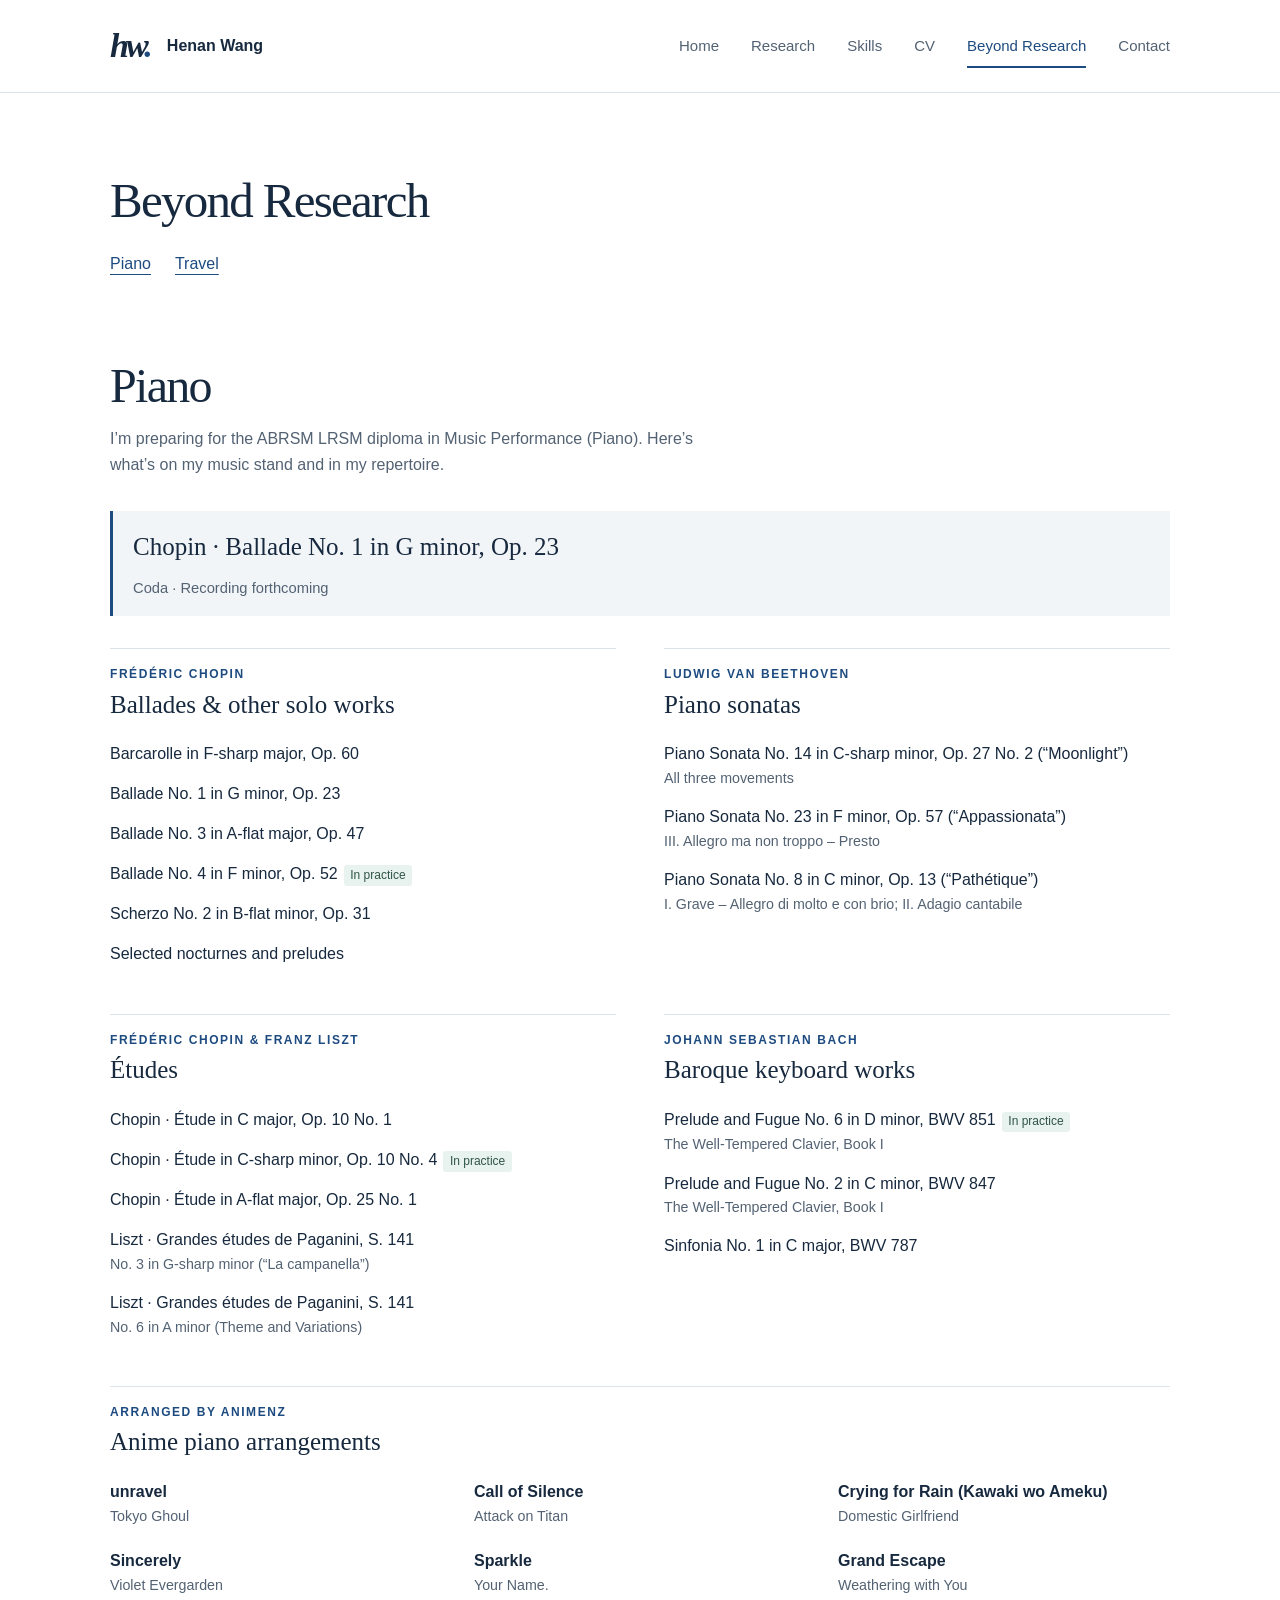
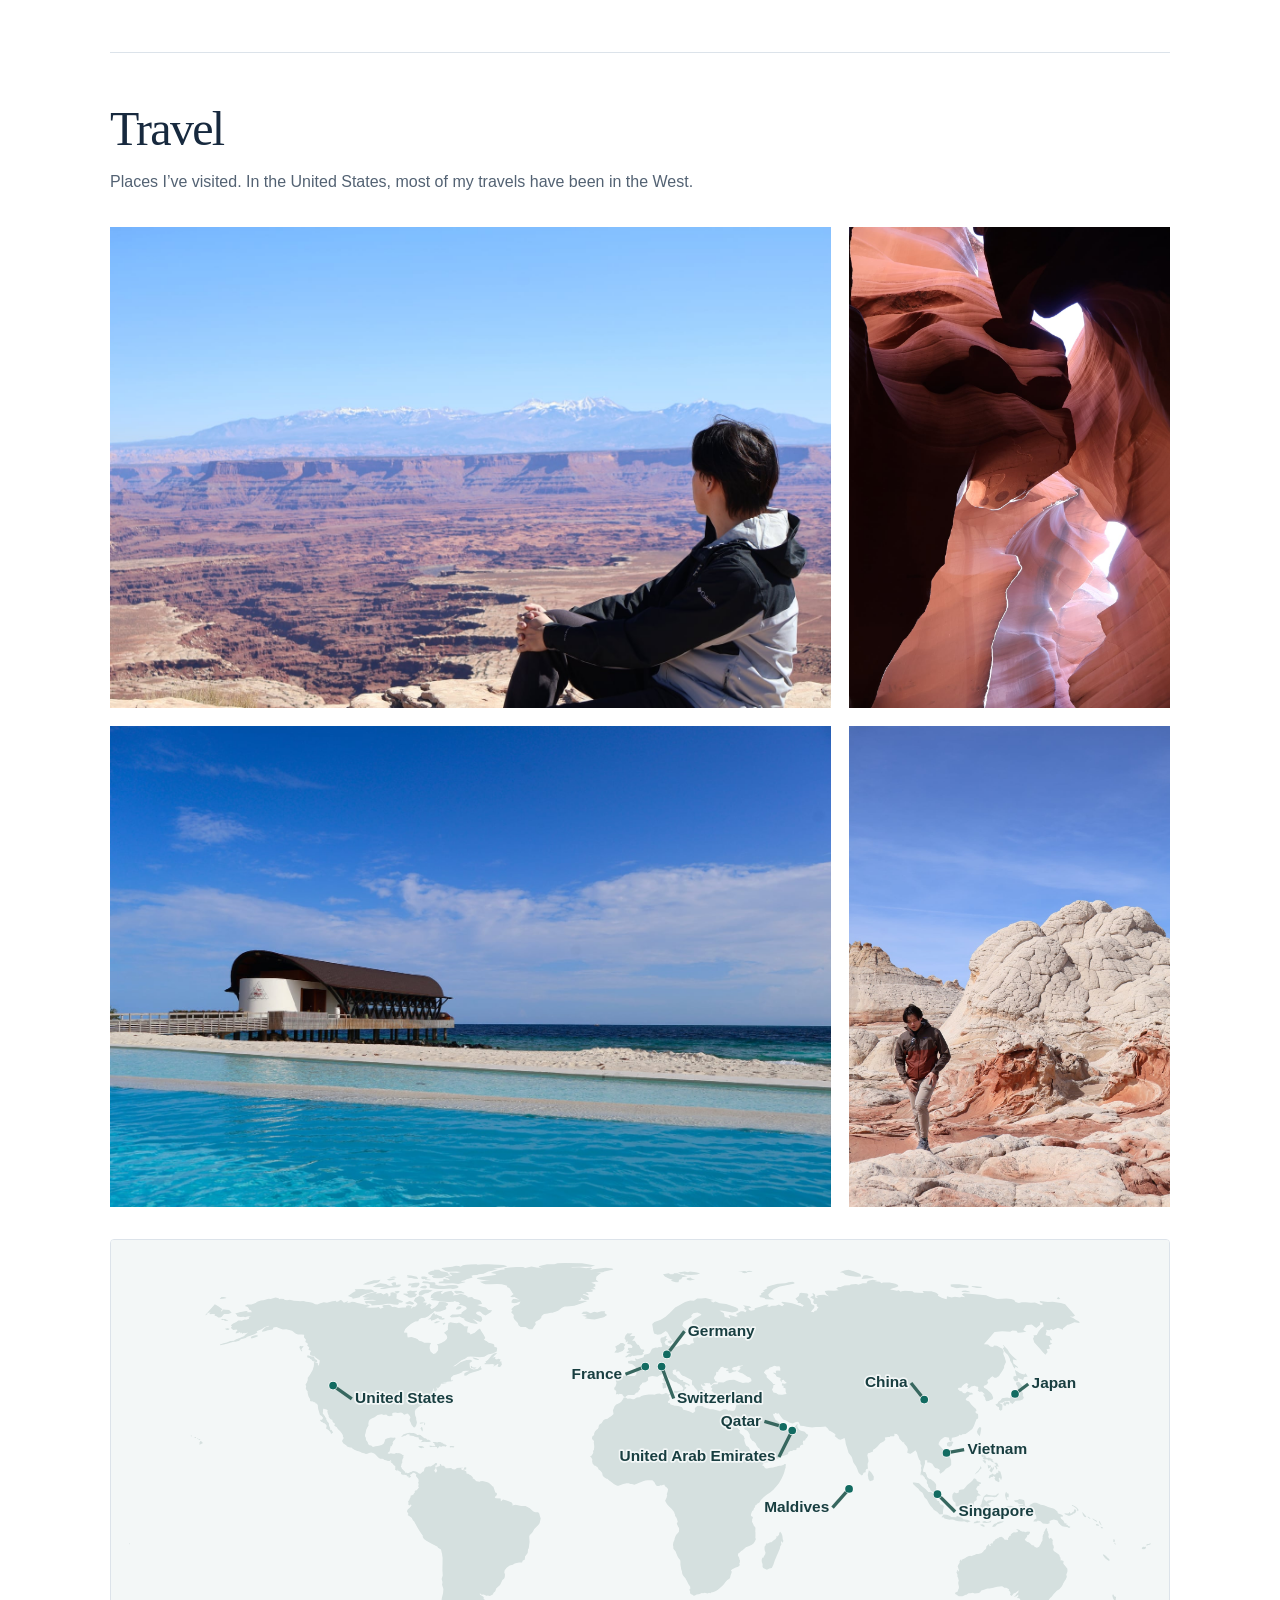
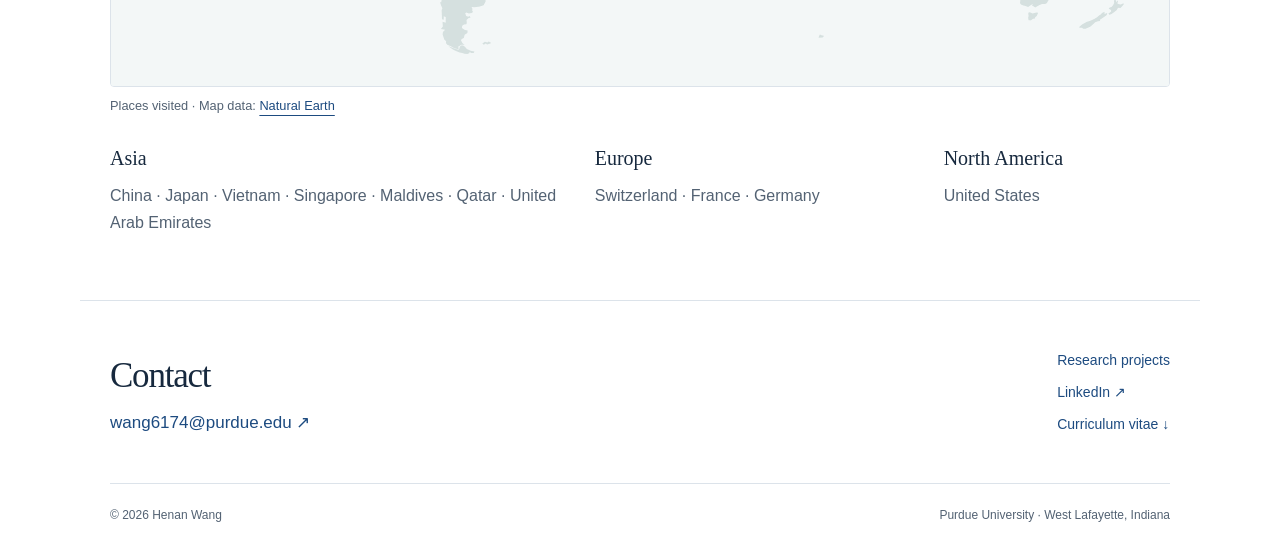
==== commit bc198612: "Add portrait, travel photographs and piano recording space; simplify skills" ====
--- a/beyond-research/index.html
+++ b/beyond-research/index.html
@@ -3,7 +3,7 @@
 <title>Beyond Research — Henan Wang</title>
 <meta name="description" content="My piano repertoire, LRSM preparation, and a map of places I’ve visited."><meta name="theme-color" content="#183f72">
 <link rel="icon" type="image/svg+xml" href="data:image/svg+xml,%3Csvg xmlns='http://www.w3.org/2000/svg' viewBox='0 0 40 40'%3E%3Crect width='40' height='40' rx='4' fill='%23183f72'/%3E%3Cpath d='M11 10v20m18-20v20M11 20h18' stroke='white' stroke-width='3'/%3E%3C/svg%3E">
-<link rel="stylesheet" href="../assets/site.css"><link rel="stylesheet" href="../assets/projects.css?v=22e3e7f18a36"></head>
+<link rel="stylesheet" href="../assets/site.css"><link rel="stylesheet" href="../assets/projects.css?v=2f08546cecf7"></head>
 <body><a class="skip-link" href="#main">Skip to content</a>
 <header class="site-header"><div class="header-inner"><a class="wordmark" href="../" aria-label="Henan Wang home"><span class="monogram">hw<span>.</span></span><span>Henan Wang</span></a>
 <nav aria-label="Main navigation"><a href="../" >Home</a><a href="../research/" >Research</a><a href="../skills/" >Skills</a><a href="../cv/" >CV</a><a href="../beyond-research/" aria-current="page">Beyond Research</a><a href="#contact">Contact</a></nav></div></header>
@@ -11,6 +11,10 @@
 <header class="page-intro"><h1>Beyond Research</h1><nav aria-label="On this page"><a href="#piano">Piano</a><a href="#travel">Travel</a></nav></header>
 <section id="piano" aria-labelledby="piano-title"><header class="beyond-section-head"><h2 id="piano-title">Piano</h2>
 <p>I’m preparing for the ABRSM LRSM diploma in Music Performance (Piano). Here’s what’s on my music stand and in my repertoire.</p></header>
+<section class="piano-performance" aria-labelledby="performance-title">
+<h3 id="performance-title">Chopin · Ballade No. 1 in G minor, Op. 23</h3>
+<p>Coda · Recording forthcoming</p>
+</section>
 <div class="rep-grid"><section class="rep-group"><p class="eyebrow">Frédéric Chopin</p><h3>Ballades & other solo works</h3>
 <ul><li><span>Barcarolle in F-sharp major, Op. 60</span></li><li><span>Ballade No. 1 in G minor, Op. 23</span></li><li><span>Ballade No. 3 in A-flat major, Op. 47</span></li><li><span>Ballade No. 4 in F minor, Op. 52</span><small class="practice-tag">In practice</small></li><li><span>Scherzo No. 2 in B-flat minor, Op. 31</span></li><li><span>Selected nocturnes and preludes</span></li></ul></section><section class="rep-group"><p class="eyebrow">Ludwig van Beethoven</p><h3>Piano sonatas</h3>
 <ul><li><span>Piano Sonata No. 14 in C-sharp minor, Op. 27 No. 2 (“Moonlight”)</span><span class="rep-detail">All three movements</span></li><li><span>Piano Sonata No. 23 in F minor, Op. 57 (“Appassionata”)</span><span class="rep-detail">III. Allegro ma non troppo – Presto</span></li><li><span>Piano Sonata No. 8 in C minor, Op. 13 (“Pathétique”)</span><span class="rep-detail">I. Grave – Allegro di molto e con brio; II. Adagio cantabile</span></li></ul></section><section class="rep-group"><p class="eyebrow">Frédéric Chopin & Franz Liszt</p><h3>Études</h3>
@@ -20,6 +24,7 @@
 <ul><li><strong>unravel</strong><span class="rep-detail">Tokyo Ghoul</span></li><li><strong>Call of Silence</strong><span class="rep-detail">Attack on Titan</span></li><li><strong>Crying for Rain (Kawaki wo Ameku)</strong><span class="rep-detail">Domestic Girlfriend</span></li><li><strong>Sincerely</strong><span class="rep-detail">Violet Evergarden</span></li><li><strong>Sparkle</strong><span class="rep-detail">Your Name.</span></li><li><strong>Grand Escape</strong><span class="rep-detail">Weathering with You</span></li></ul></section>
 </section>
 <section id="travel" aria-labelledby="travel-title"><header class="beyond-section-head"><h2 id="travel-title">Travel</h2><p>Places I’ve visited. In the United States, most of my travels have been in the West.</p></header>
+<div class="travel-photos" role="group" aria-label="Travel photographs"><a href="../assets/travel-canyon-overlook.jpg"><img src="../assets/travel-canyon-overlook.jpg" width="1600" height="1067" alt="Looking out across a red-rock canyon toward snowcapped mountains" loading="lazy" decoding="async"></a><a href="../assets/travel-slot-canyon.jpg"><img src="../assets/travel-slot-canyon.jpg" width="1067" height="1600" alt="Sunlight tracing the curved walls of a narrow sandstone canyon" loading="lazy" decoding="async"></a><a href="../assets/travel-waterfront.jpg"><img src="../assets/travel-waterfront.jpg" width="1600" height="1067" alt="A wooden pavilion beside a turquoise pool and the open sea" loading="lazy" decoding="async"></a><a href="../assets/travel-sandstone.jpg"><img src="../assets/travel-sandstone.jpg" width="1067" height="1600" alt="Walking among white and rust-colored sandstone formations" loading="lazy" decoding="async"></a></div>
 <figure class="travel-map"><a href="../assets/travel-map.svg" aria-label="Open the travel map at full size"><img src="../assets/travel-map.svg" width="960" height="405" alt="World map marking the 11 countries listed below."></a>
 <figcaption>Places visited · Map data: <a href="https://www.naturalearthdata.com/downloads/110m-physical-vectors/">Natural Earth</a></figcaption></figure>
 <div class="travel-regions"><div><h3>Asia</h3><p>China · Japan · Vietnam · Singapore · Maldives · Qatar · United Arab Emirates</p></div><div><h3>Europe</h3><p>Switzerland · France · Germany</p></div><div><h3>North America</h3><p>United States</p></div></div>
--- a/assets/projects.css
+++ b/assets/projects.css
@@ -15,11 +15,22 @@
   border-top: 1px solid var(--line);
 }
 .skill-section h2 { font-size: clamp(1.7rem, 3vw, 2.3rem); }
-.skill-section p, .skill-section dd { color: var(--muted); }
-.skill-section p + p { margin-top: .75rem; }
-.skill-section a { display: inline-block; margin: 1rem 1rem 0 0; font-weight: 600; }
-.skill-section dt { margin-top: .65rem; font-weight: 600; }
-.skill-section dd { margin: 0; }
+.skill-keywords {
+  display: flex;
+  align-content: flex-start;
+  flex-wrap: wrap;
+  gap: .55rem .6rem;
+  padding: 0;
+  margin: 0;
+  list-style: none;
+}
+.skill-keywords li {
+  padding: .18rem .65rem;
+  border: 1px solid var(--line);
+  border-radius: .2rem;
+  color: var(--ink);
+  font-size: .94rem;
+}
 @media (max-width: 760px) {
   .site-header nav { gap: 6px 16px; }
   .skill-section { grid-template-columns: 1fr; gap: 1rem; }
@@ -54,3 +65,64 @@
 .travel-map{margin:0}.travel-map img{width:100%;height:auto;border:1px solid var(--line);border-radius:4px}.travel-map figcaption{margin:.5rem 0 1.5rem;font-size:.8rem;color:var(--muted)}
 .travel-regions{grid-template-columns:2fr 1.4fr 1fr}.travel-regions h3{font-size:20px}.travel-regions p{color:var(--muted)}
 @media(max-width:620px){.header-inner{flex-wrap:wrap;gap:6px 18px}.site-header nav{flex-wrap:wrap;gap:2px 16px}.site-header nav a{white-space:nowrap}.rep-grid,.travel-regions{grid-template-columns:1fr;gap:1.5rem}.anime-rep ul{grid-template-columns:1fr 1fr;gap:.3rem 1rem}}
+
+.hero {
+  grid-template-columns: minmax(0, 1fr) minmax(190px, 285px);
+  grid-template-areas: "intro portrait" "bio portrait";
+  align-items: center;
+  row-gap: 1.8rem;
+}
+.hero-main { grid-area: intro; }
+.hero-portrait {
+  grid-area: portrait;
+  width: 100%;
+  max-width: 285px;
+  height: auto;
+  justify-self: end;
+}
+.portrait-bio {
+  grid-area: bio;
+  display: flex;
+  flex-wrap: wrap;
+  gap: 1rem 2rem;
+  padding-top: 1.1rem;
+  border-top: 1px solid var(--line);
+}
+.portrait-bio h2 { font: 600 .83rem var(--sans); letter-spacing: normal; }
+.portrait-bio p { font-size: .85rem; color: var(--muted); margin-top: .35rem; }
+.travel-photos {
+  display: grid;
+  grid-template-columns: 2.25fr 1fr;
+  gap: clamp(.5rem, 1.4vw, 1.25rem);
+  margin-bottom: 2rem;
+  align-items: center;
+}
+.travel-photos a { display: block; }
+.travel-photos img { width: 100%; height: auto; }
+.piano-performance {
+  margin: 1.5rem 0 2rem;
+  padding: 1rem 1.25rem;
+  border-left: 3px solid var(--blue);
+  background: var(--pale);
+}
+.piano-performance p { font-size: .92rem; color: var(--muted); }
+.piano-performance video { width: 100%; max-width: 52rem; height: auto; display: block; margin-top: 1rem; }
+@media (max-width: 620px) {
+  .hero {
+    grid-template-columns: minmax(0, 1fr) minmax(75px, 25%);
+    grid-template-areas: "eyebrow eyebrow" "name portrait" "subtitle portrait" "summary summary" "actions actions" "bio bio";
+    gap: .9rem 1rem;
+  }
+  .hero-main { display: contents; }
+  .hero-main > .eyebrow { grid-area: eyebrow; }
+  .hero-main h1 { grid-area: name; align-self: end; margin: 0; font-size: clamp(2.35rem, 8vw, 3rem); }
+  .hero-subtitle { grid-area: subtitle; align-self: start; font-size: 1.35rem; }
+  .hero-bio { grid-area: summary; margin-top: .5rem; }
+  .hero-actions { grid-area: actions; margin-top: .25rem; }
+  .portrait-bio { margin-top: .5rem; }
+  .travel-photos { grid-template-columns: 1fr 1fr; }
+  .travel-photos a:nth-child(1), .travel-photos a:nth-child(3) { grid-column: 1 / -1; }
+  .travel-photos a:nth-child(1) { grid-row: 1; }
+  .travel-photos a:nth-child(3) { grid-row: 3; }
+  .travel-photos a:nth-child(2), .travel-photos a:nth-child(4) { grid-row: 2; }
+}
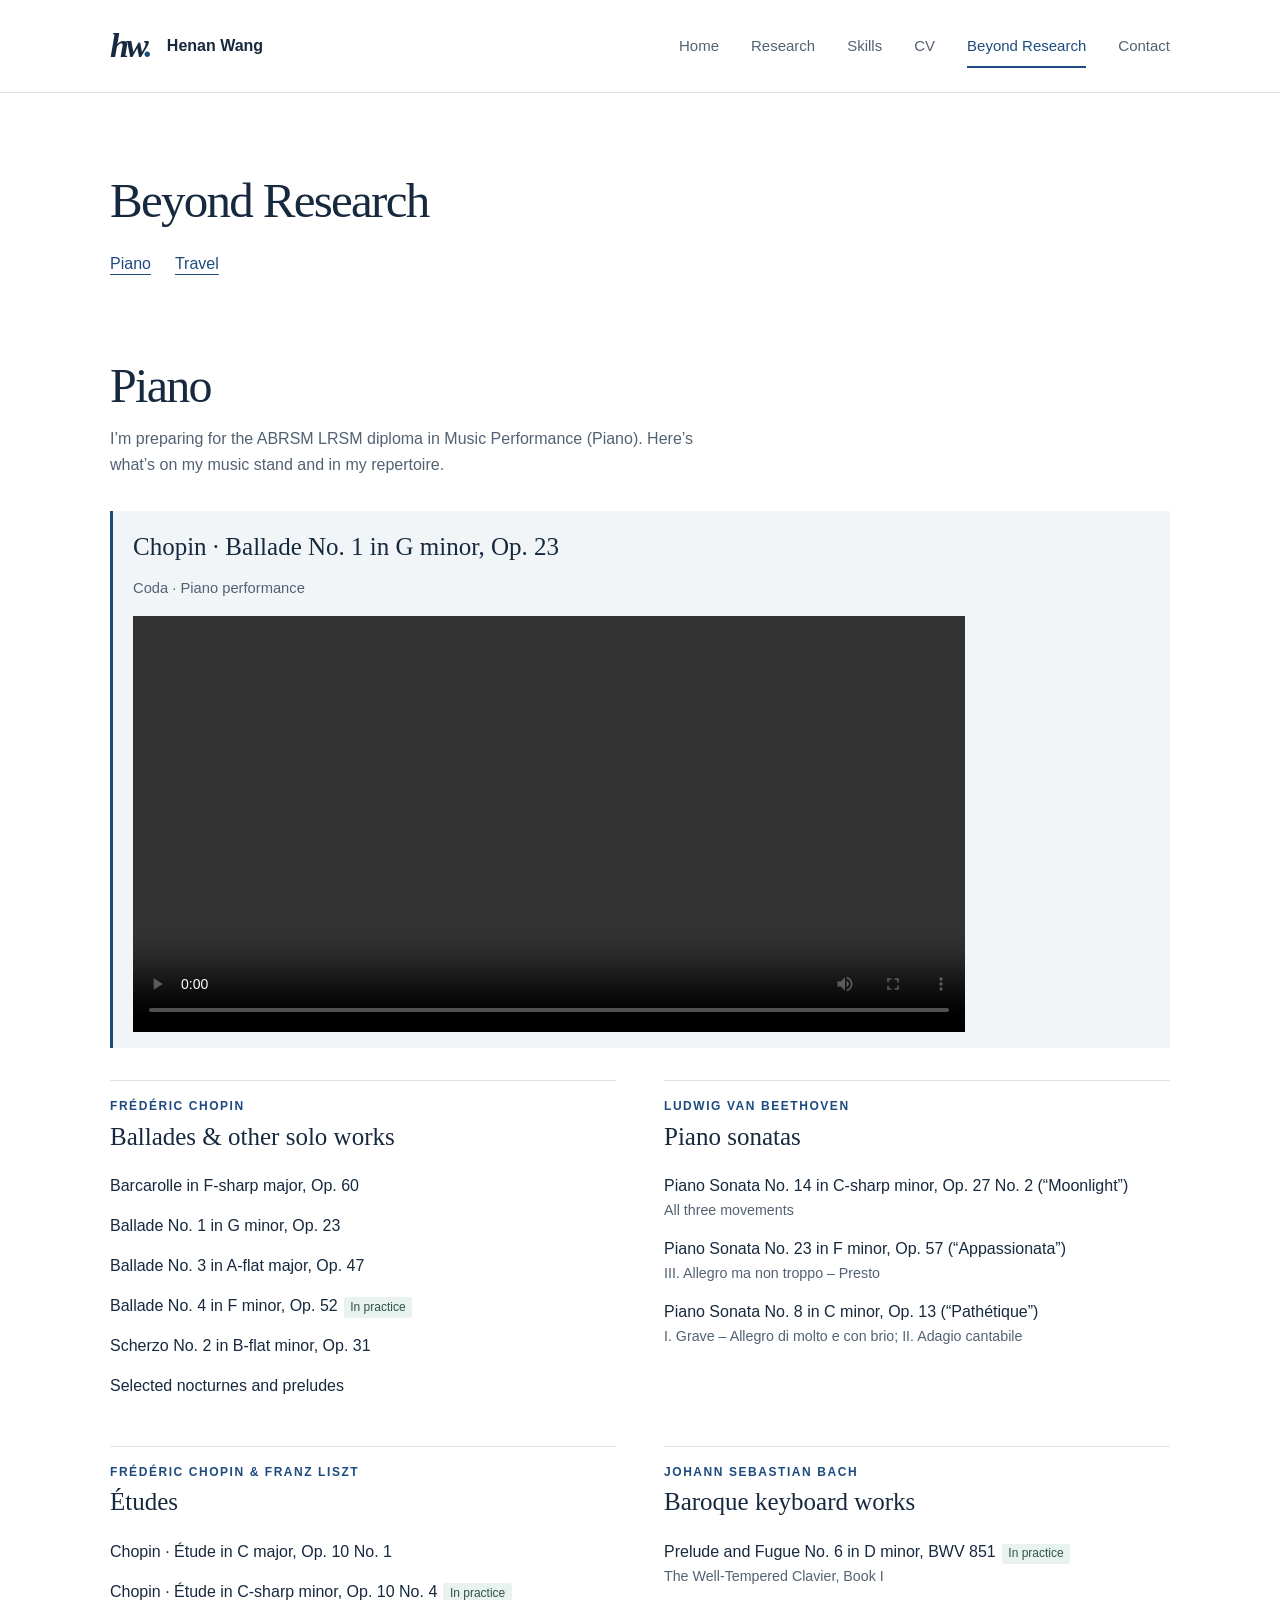
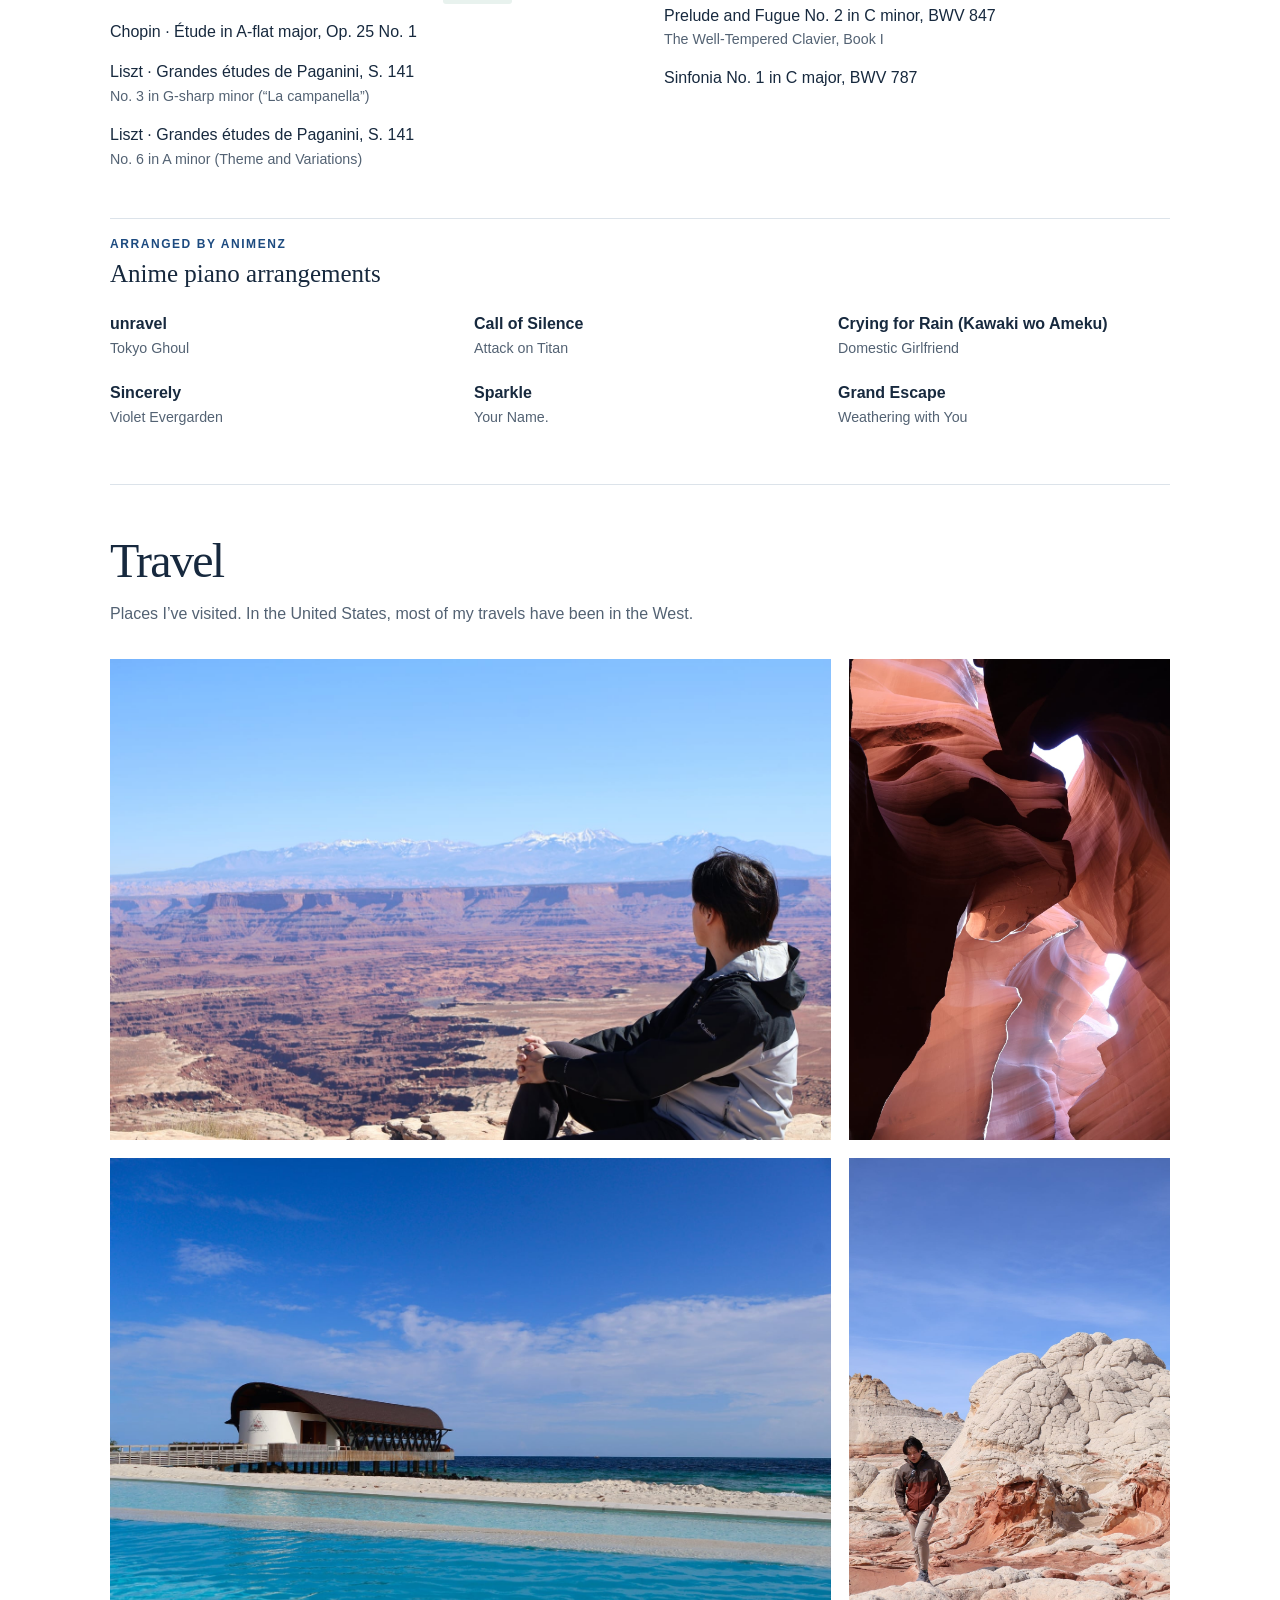
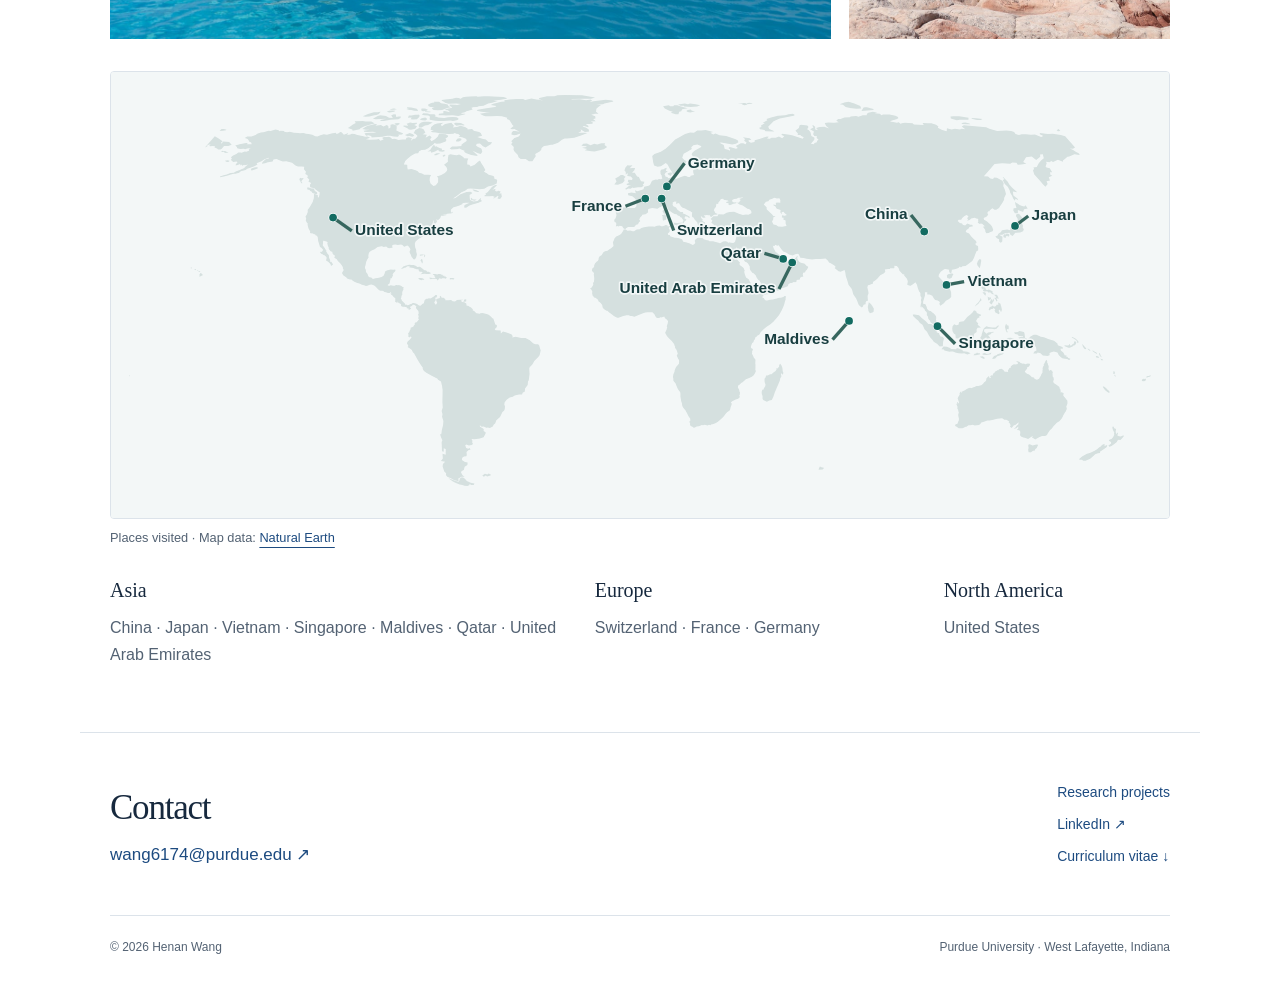
==== commit 7bd9eddd: "Publish Chopin Ballade No. 1 coda recording on the piano page" ====
--- a/beyond-research/index.html
+++ b/beyond-research/index.html
@@ -13,7 +13,7 @@
 <p>I’m preparing for the ABRSM LRSM diploma in Music Performance (Piano). Here’s what’s on my music stand and in my repertoire.</p></header>
 <section class="piano-performance" aria-labelledby="performance-title">
 <h3 id="performance-title">Chopin · Ballade No. 1 in G minor, Op. 23</h3>
-<p>Coda · Recording forthcoming</p>
+<p>Coda · Piano performance</p><video controls playsinline preload="metadata" aria-label="Henan Wang performing the coda of Chopin’s First Ballade"><source src="../files/chopin-ballade-1-coda.mp4" type="video/mp4"><a href="../files/chopin-ballade-1-coda.mp4">Open the performance video</a></video>
 </section>
 <div class="rep-grid"><section class="rep-group"><p class="eyebrow">Frédéric Chopin</p><h3>Ballades & other solo works</h3>
 <ul><li><span>Barcarolle in F-sharp major, Op. 60</span></li><li><span>Ballade No. 1 in G minor, Op. 23</span></li><li><span>Ballade No. 3 in A-flat major, Op. 47</span></li><li><span>Ballade No. 4 in F minor, Op. 52</span><small class="practice-tag">In practice</small></li><li><span>Scherzo No. 2 in B-flat minor, Op. 31</span></li><li><span>Selected nocturnes and preludes</span></li></ul></section><section class="rep-group"><p class="eyebrow">Ludwig van Beethoven</p><h3>Piano sonatas</h3>
